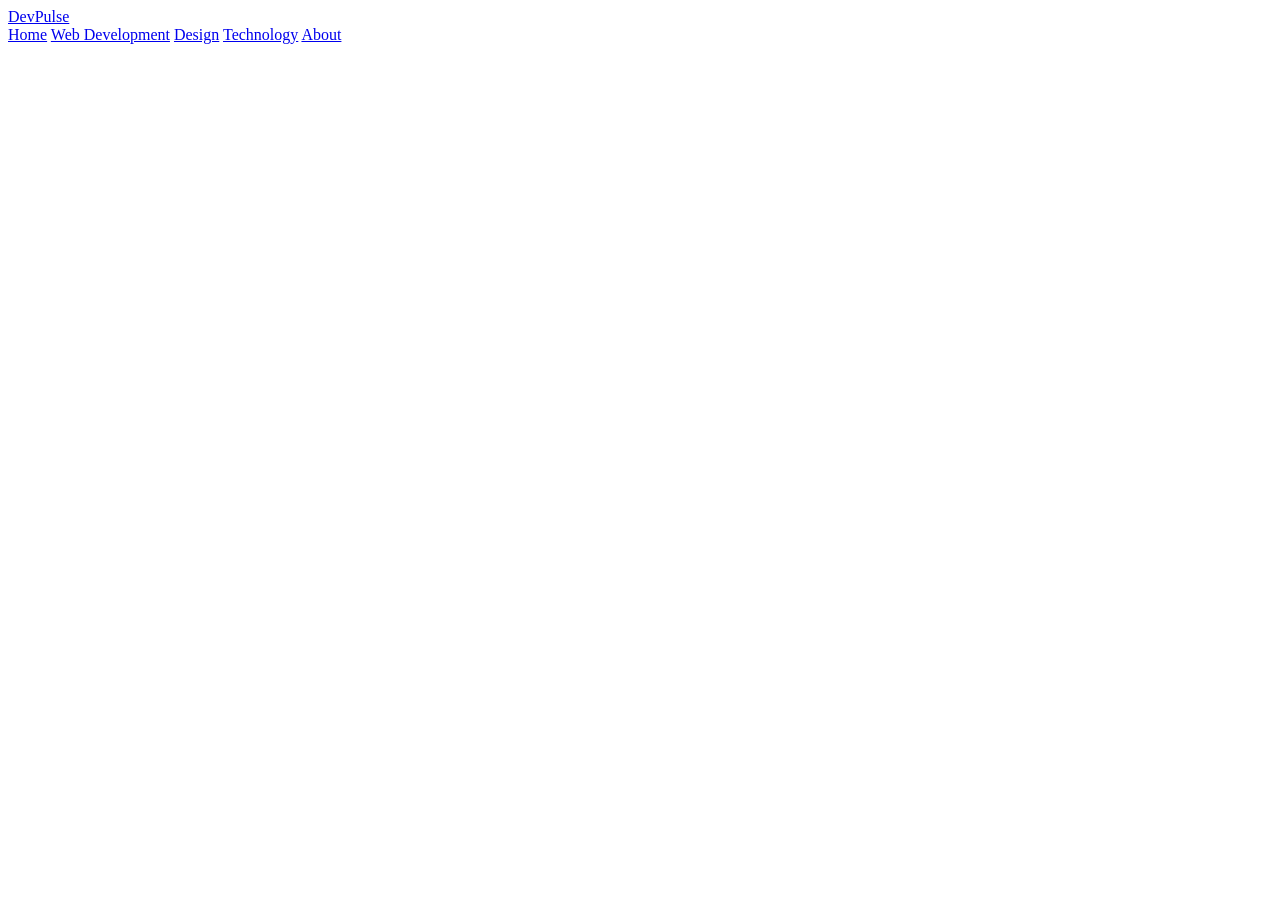
==== index.html @ 7a08fc30 "added the navigation bar" ====
<!DOCTYPE html>
<html lang="en">

<head>
    <meta charset="UTF-8">
    <meta name="viewport" content="width=device-width, initial-scale=1.0">

    <title>DevPulse</title>

    <link rel="preconnect" href="https://fonts.googleapis.com">
    <link rel="preconnect" href="https://fonts.gstatic.com" crossorigin>

    <link href="https://fonts.googleapis.com/css2?family=Inter:wght@400;500;600;700&display=swap" rel="stylesheet">

    <a href="index.html">DevPulse</a>
    <div> <a href="index.html">Home</a>
        <a href="#">Web Development</a>
        <a href="#">Design</a>
        <a href="#">Technology</a>
        <a href="#">About</a>
    </div>
    </nav>

</head>

<body>

    <header>
    </header>

    <main>
    </main>

    <footer>
    </footer>

</body>

</html>
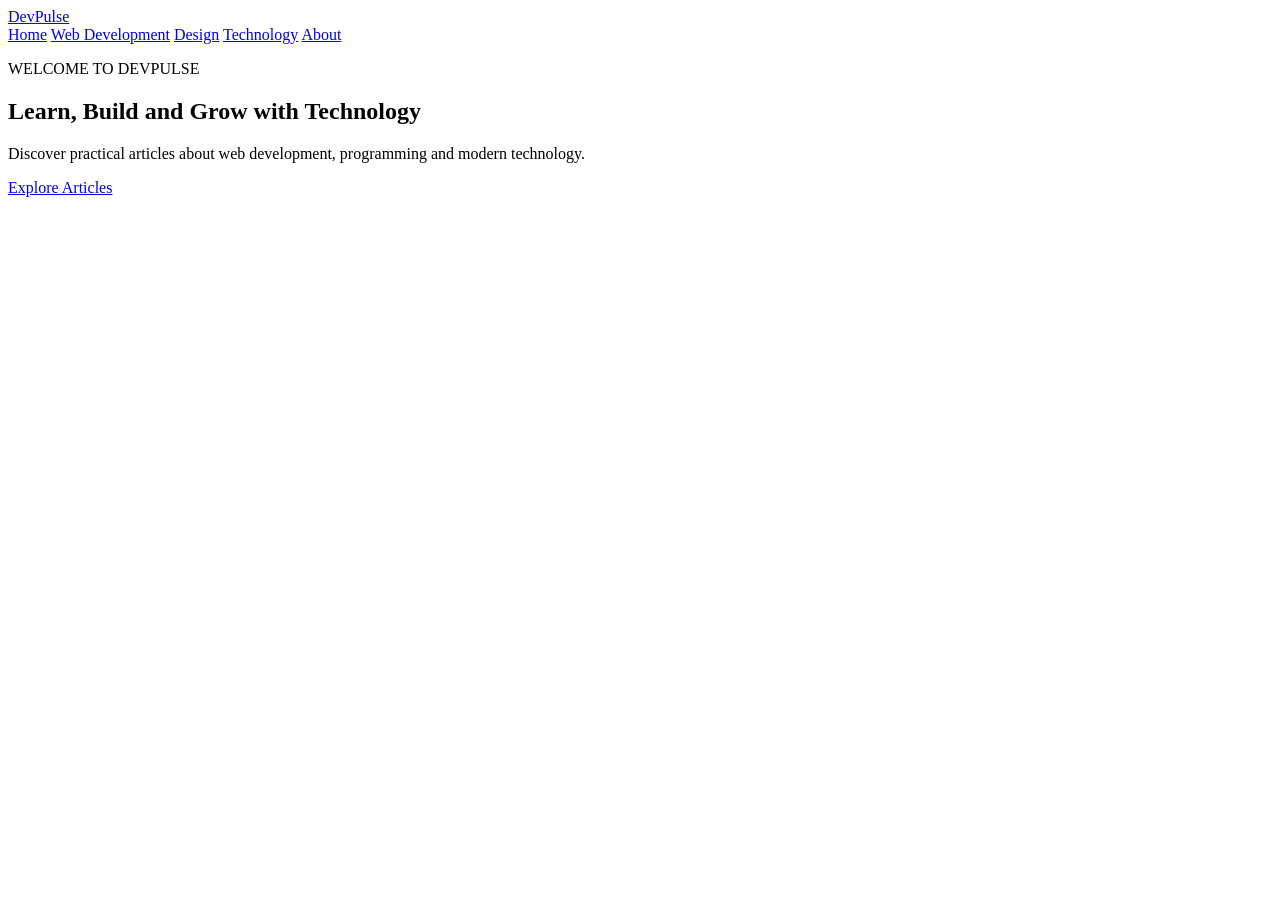
==== commit eeeafd02: "added here banner section" ====
--- a/index.html
+++ b/index.html
@@ -29,6 +29,24 @@
     </header>
 
     <main>
+
+        <main>
+
+            <section class="hero">
+                <div class="hero-content">
+                    <p class="hero-label">WELCOME TO DEVPULSE</p>
+
+                    <h1>Learn, Build and Grow with Technology</h1>
+
+                    <p class="hero-text">
+                        Discover practical articles about web development, programming and modern technology.
+                    </p>
+
+                    <a href="#articles">Explore Articles</a>
+                </div>
+            </section>
+
+        </main>
     </main>
 
     <footer>
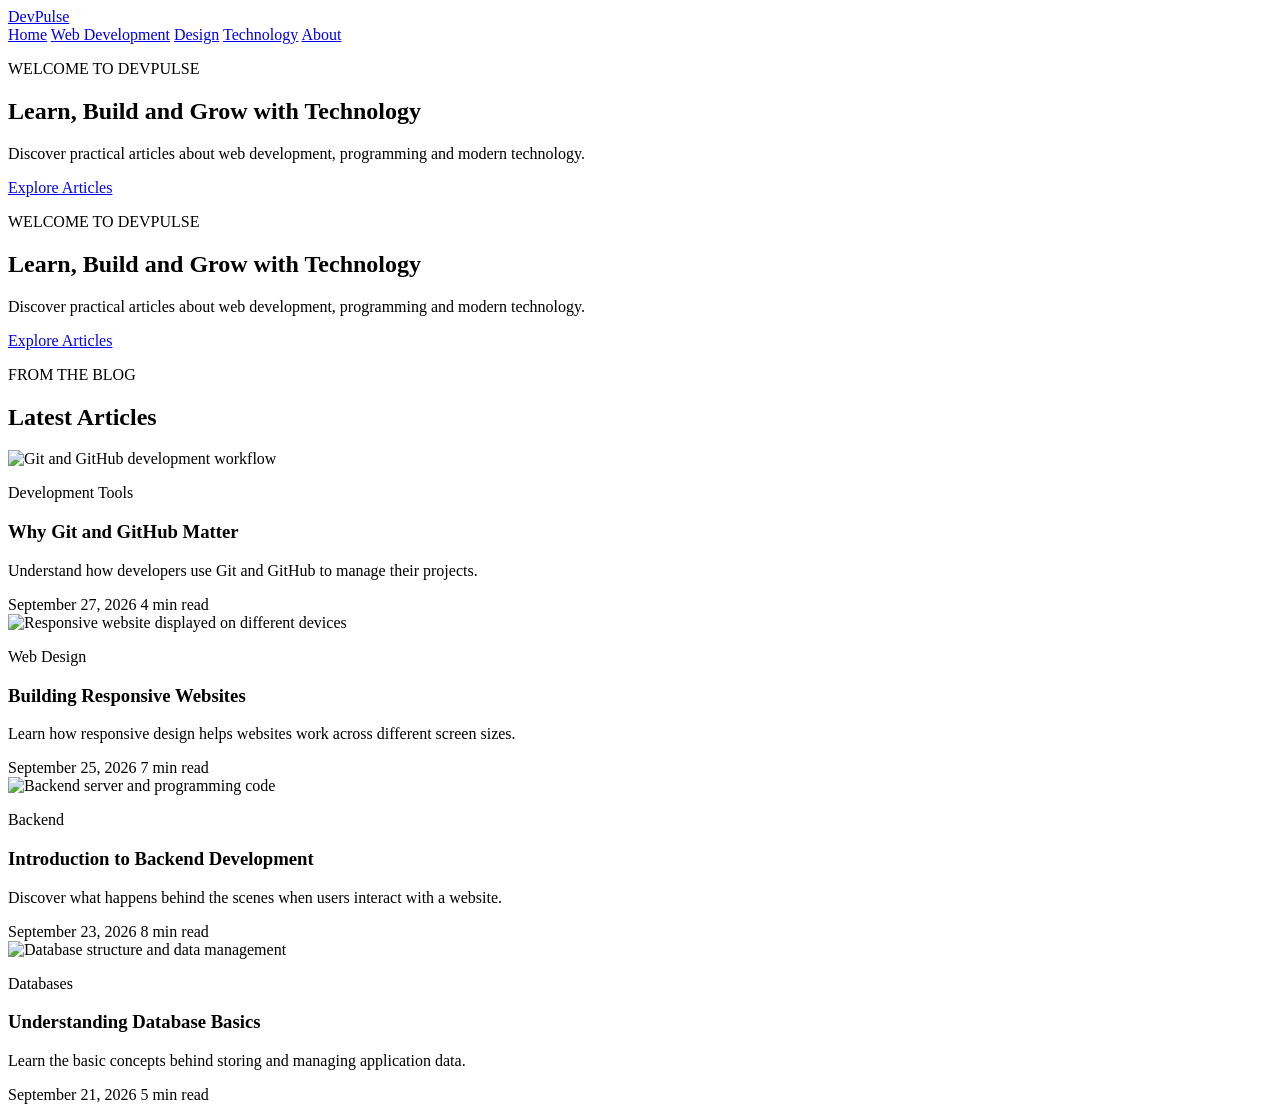
==== commit a48391fa: "added 4 blog post card" ====
--- a/index.html
+++ b/index.html
@@ -44,6 +44,117 @@
 
                     <a href="#articles">Explore Articles</a>
                 </div>
+
+
+            </section>
+
+        </main>
+
+        <main>
+
+            <section class="hero">
+                <div class="hero-content">
+                    <p class="hero-label">WELCOME TO DEVPULSE</p>
+
+                    <h1>Learn, Build and Grow with Technology</h1>
+
+                    <p class="hero-text">
+                        Discover practical articles about web development, programming and modern technology.
+                    </p>
+
+                    <a href="#articles">Explore Articles</a>
+                </div>
+            </section>
+
+
+            <section class="articles" id="articles">
+
+                <div class="section-heading">
+                    <p>FROM THE BLOG</p>
+                    <h2>Latest Articles</h2>
+                </div>
+
+                <article class="article-card">
+                    <img src="images/article-3.jpg" alt="Git and GitHub development workflow">
+
+                    <div class="article-content">
+                        <p class="article-category">Development Tools</p>
+
+                        <h3>Why Git and GitHub Matter</h3>
+
+                        <p>
+                            Understand how developers use Git and GitHub to manage their projects.
+                        </p>
+
+                        <div class="article-meta">
+                            <span>September 27, 2026</span>
+                            <span>4 min read</span>
+                        </div>
+                    </div>
+                </article>
+
+
+                <article class="article-card">
+                    <img src="images/article-4.jpg" alt="Responsive website displayed on different devices">
+
+                    <div class="article-content">
+                        <p class="article-category">Web Design</p>
+
+                        <h3>Building Responsive Websites</h3>
+
+                        <p>
+                            Learn how responsive design helps websites work across different screen sizes.
+                        </p>
+
+                        <div class="article-meta">
+                            <span>September 25, 2026</span>
+                            <span>7 min read</span>
+                        </div>
+                    </div>
+                </article>
+
+
+                <article class="article-card">
+                    <img src="images/article-5.jpg" alt="Backend server and programming code">
+
+                    <div class="article-content">
+                        <p class="article-category">Backend</p>
+
+                        <h3>Introduction to Backend Development</h3>
+
+                        <p>
+                            Discover what happens behind the scenes when users interact with a website.
+                        </p>
+
+                        <div class="article-meta">
+                            <span>September 23, 2026</span>
+                            <span>8 min read</span>
+                        </div>
+                    </div>
+                </article>
+
+
+                <article class="article-card">
+                    <img src="images/article-6.jpg" alt="Database structure and data management">
+
+                    <div class="article-content">
+                        <p class="article-category">Databases</p>
+
+                        <h3>Understanding Database Basics</h3>
+
+                        <p>
+                            Learn the basic concepts behind storing and managing application data.
+                        </p>
+
+                        <div class="article-meta">
+                            <span>September 21, 2026</span>
+                            <span>5 min read</span>
+                        </div>
+                    </div>
+                </article>
+
+                </div>
+
             </section>
 
         </main>
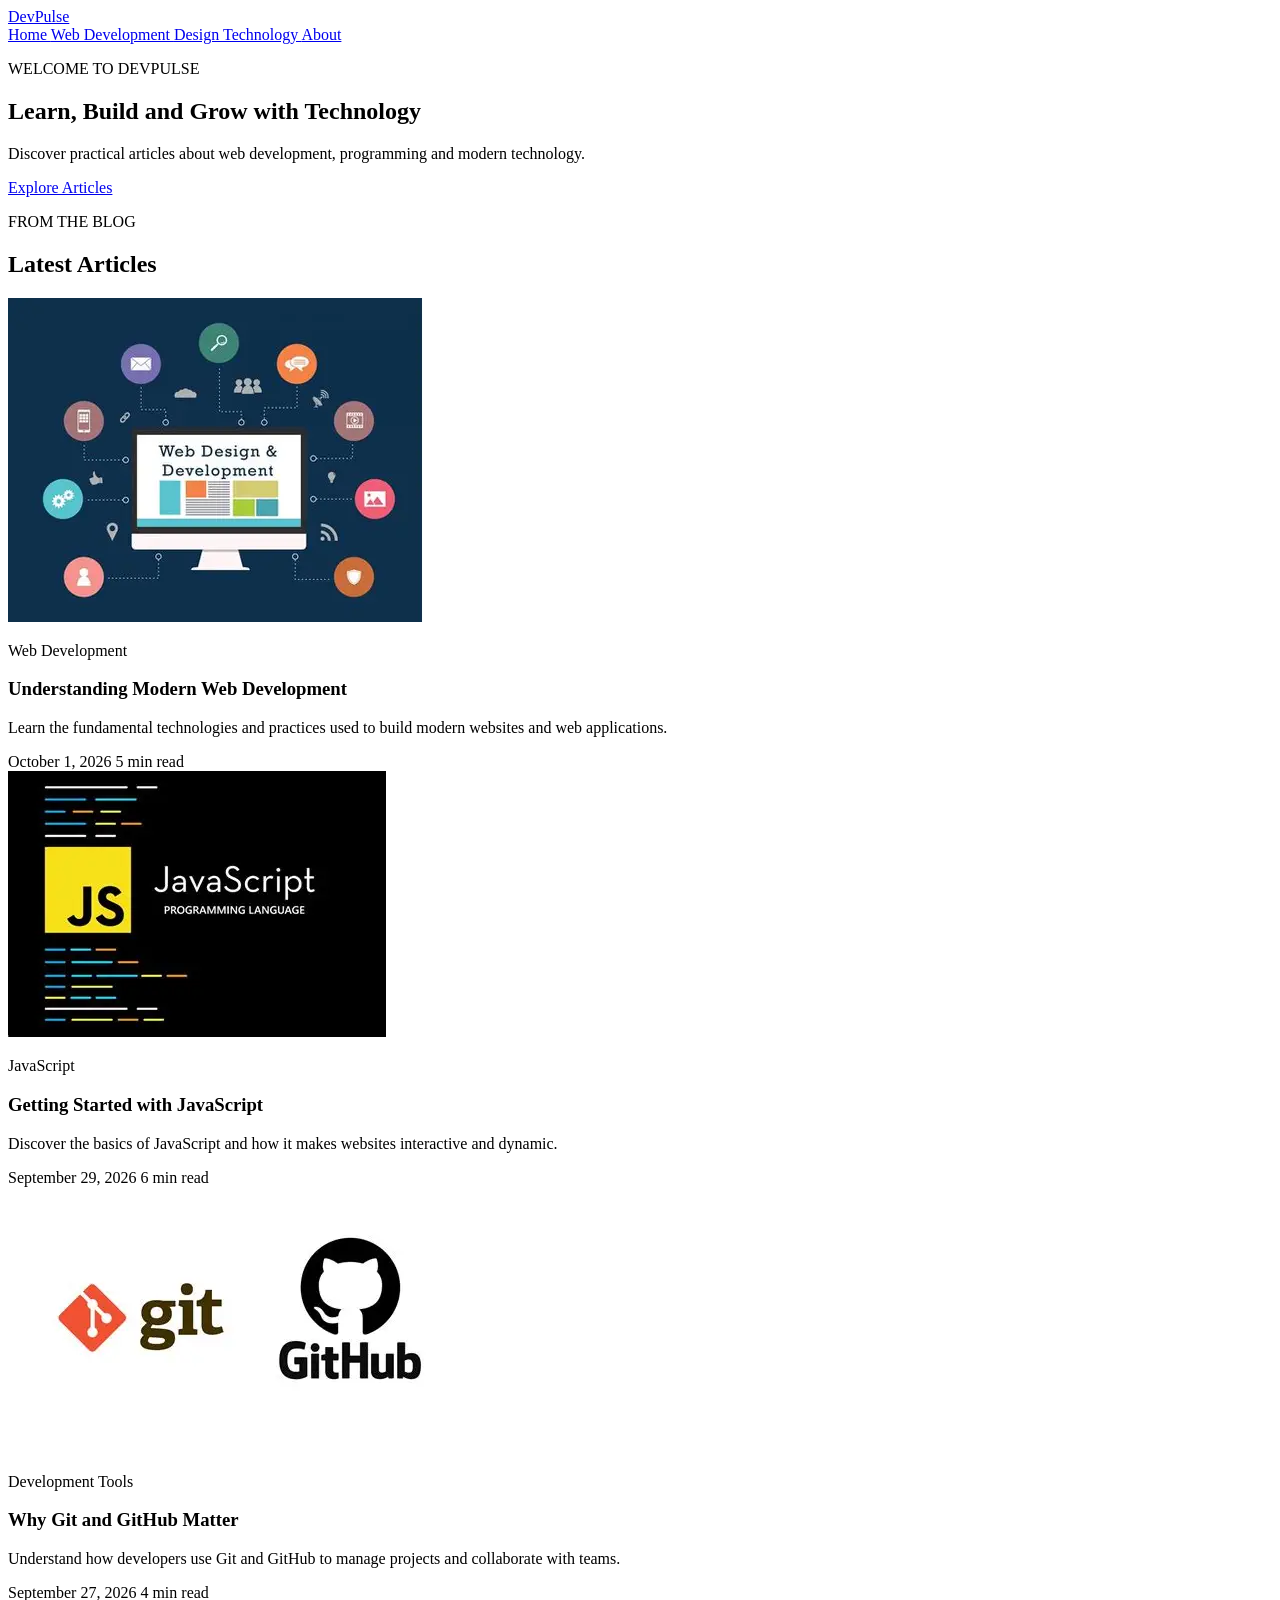
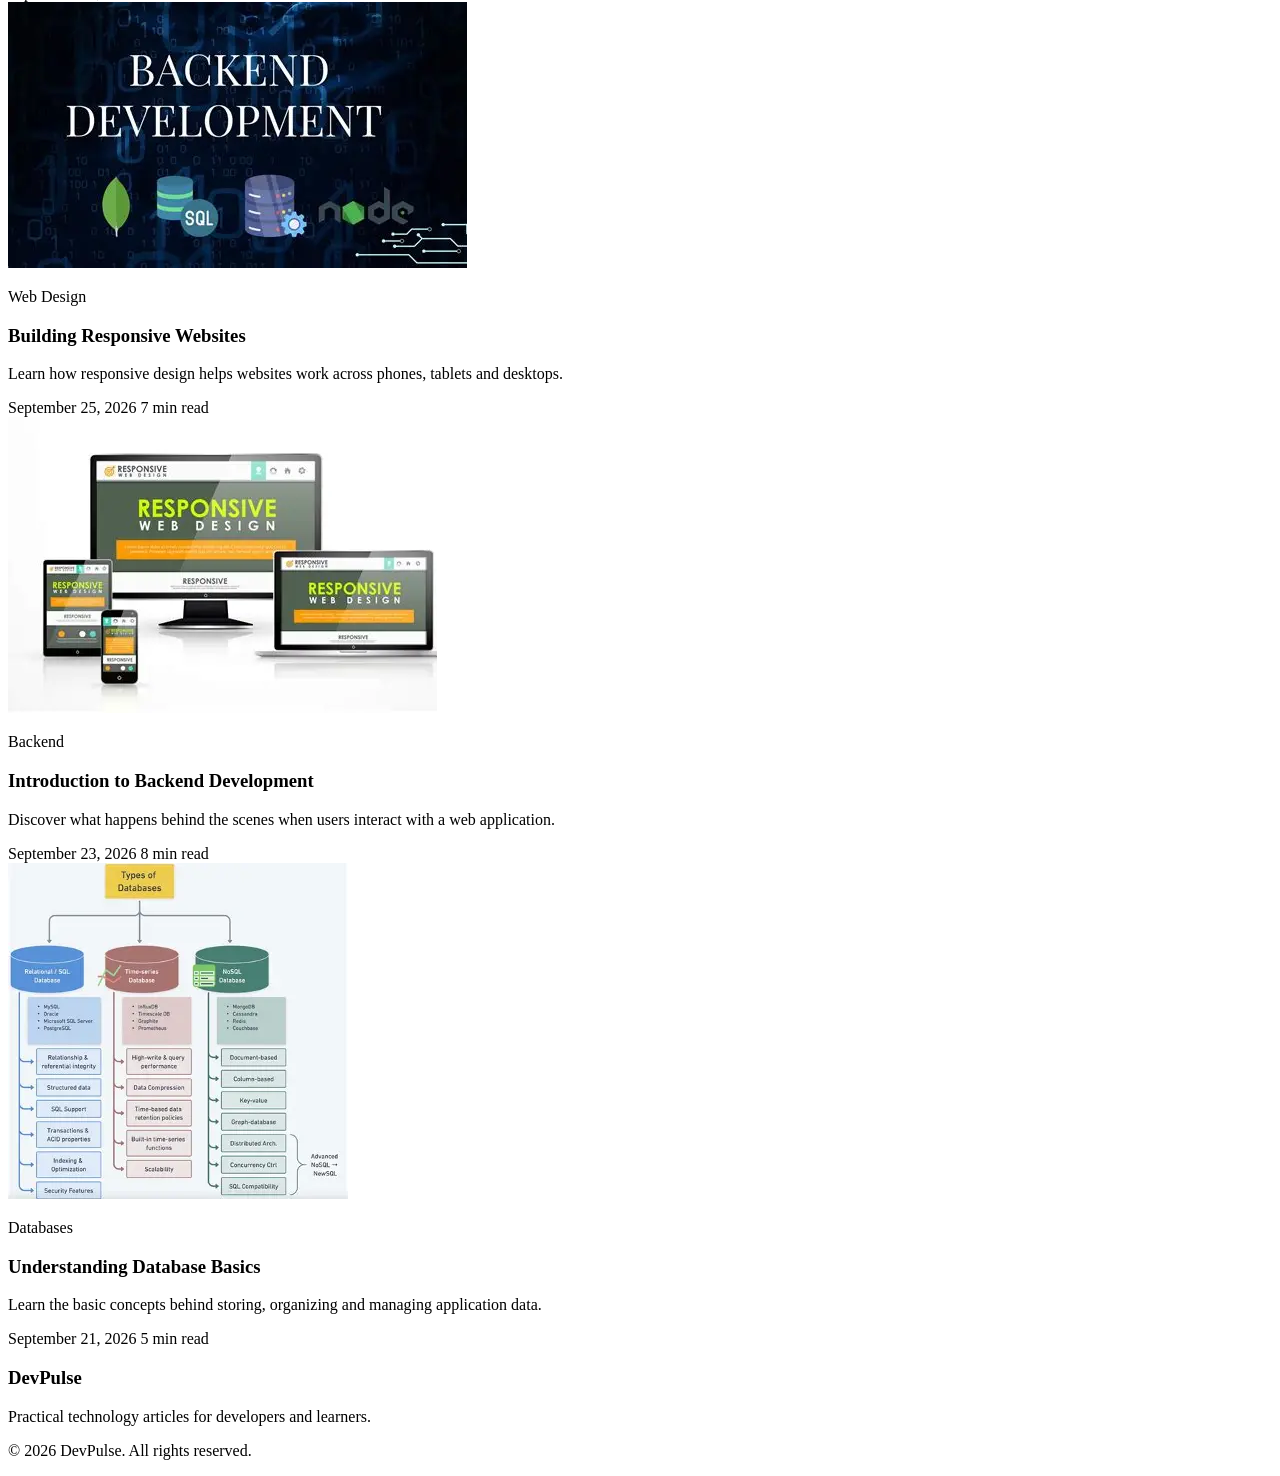
==== commit bd7c6e6d: "added footer" ====
--- a/index.html
+++ b/index.html
@@ -5,164 +5,400 @@
     <meta charset="UTF-8">
     <meta name="viewport" content="width=device-width, initial-scale=1.0">
 
-    <title>DevPulse</title>
-
+    <title>DevPulse | Technology Blog</title>
+
+    <!-- Google Fonts -->
     <link rel="preconnect" href="https://fonts.googleapis.com">
     <link rel="preconnect" href="https://fonts.gstatic.com" crossorigin>
 
     <link href="https://fonts.googleapis.com/css2?family=Inter:wght@400;500;600;700&display=swap" rel="stylesheet">
 
-    <a href="index.html">DevPulse</a>
-    <div> <a href="index.html">Home</a>
-        <a href="#">Web Development</a>
-        <a href="#">Design</a>
-        <a href="#">Technology</a>
-        <a href="#">About</a>
-    </div>
-    </nav>
-
+    <!-- CSS -->
+    <link rel="stylesheet" href="./style.css">
 </head>
 
 <body>
 
-    <header>
+    <!-- =========================
+         HEADER / NAVIGATION
+    ========================== -->
+
+    <header class="site-header">
+
+        <nav class="navbar">
+
+            <a href="index.html" class="logo">
+                DevPulse
+            </a>
+
+            <div class="nav-links">
+
+                <a href="index.html" class="active">
+                    Home
+                </a>
+
+                <a href="#">
+                    Web Development
+                </a>
+
+                <a href="#">
+                    Design
+                </a>
+
+                <a href="#">
+                    Technology
+                </a>
+
+                <a href="#">
+                    About
+                </a>
+
+            </div>
+
+        </nav>
+
     </header>
 
+
+    <!-- =========================
+         MAIN CONTENT
+    ========================== -->
+
     <main>
 
-        <main>
-
-            <section class="hero">
-                <div class="hero-content">
-                    <p class="hero-label">WELCOME TO DEVPULSE</p>
-
-                    <h1>Learn, Build and Grow with Technology</h1>
-
-                    <p class="hero-text">
-                        Discover practical articles about web development, programming and modern technology.
-                    </p>
-
-                    <a href="#articles">Explore Articles</a>
-                </div>
-
-
-            </section>
-
-        </main>
-
-        <main>
-
-            <section class="hero">
-                <div class="hero-content">
-                    <p class="hero-label">WELCOME TO DEVPULSE</p>
-
-                    <h1>Learn, Build and Grow with Technology</h1>
-
-                    <p class="hero-text">
-                        Discover practical articles about web development, programming and modern technology.
-                    </p>
-
-                    <a href="#articles">Explore Articles</a>
-                </div>
-            </section>
-
-
-            <section class="articles" id="articles">
-
-                <div class="section-heading">
-                    <p>FROM THE BLOG</p>
-                    <h2>Latest Articles</h2>
-                </div>
-
-                <article class="article-card">
-                    <img src="images/article-3.jpg" alt="Git and GitHub development workflow">
-
-                    <div class="article-content">
-                        <p class="article-category">Development Tools</p>
-
-                        <h3>Why Git and GitHub Matter</h3>
-
-                        <p>
-                            Understand how developers use Git and GitHub to manage their projects.
-                        </p>
-
-                        <div class="article-meta">
-                            <span>September 27, 2026</span>
-                            <span>4 min read</span>
-                        </div>
-                    </div>
-                </article>
-
-
-                <article class="article-card">
-                    <img src="images/article-4.jpg" alt="Responsive website displayed on different devices">
-
-                    <div class="article-content">
-                        <p class="article-category">Web Design</p>
-
-                        <h3>Building Responsive Websites</h3>
-
-                        <p>
-                            Learn how responsive design helps websites work across different screen sizes.
-                        </p>
-
-                        <div class="article-meta">
-                            <span>September 25, 2026</span>
-                            <span>7 min read</span>
-                        </div>
-                    </div>
-                </article>
-
-
-                <article class="article-card">
-                    <img src="images/article-5.jpg" alt="Backend server and programming code">
-
-                    <div class="article-content">
-                        <p class="article-category">Backend</p>
-
-                        <h3>Introduction to Backend Development</h3>
-
-                        <p>
-                            Discover what happens behind the scenes when users interact with a website.
-                        </p>
-
-                        <div class="article-meta">
-                            <span>September 23, 2026</span>
-                            <span>8 min read</span>
-                        </div>
-                    </div>
-                </article>
-
-
-                <article class="article-card">
-                    <img src="images/article-6.jpg" alt="Database structure and data management">
-
-                    <div class="article-content">
-                        <p class="article-category">Databases</p>
-
-                        <h3>Understanding Database Basics</h3>
-
-                        <p>
-                            Learn the basic concepts behind storing and managing application data.
-                        </p>
-
-                        <div class="article-meta">
-                            <span>September 21, 2026</span>
-                            <span>5 min read</span>
-                        </div>
-                    </div>
-                </article>
-
-                </div>
-
-            </section>
-
-        </main>
+        <!-- =========================
+             HERO SECTION
+        ========================== -->
+
+        <section class="hero">
+
+            <div class="hero-content">
+
+                <p class="hero-label">
+                    WELCOME TO DEVPULSE
+                </p>
+
+                <h1>
+                    Learn, Build and Grow with Technology
+                </h1>
+
+                <p class="hero-text">
+                    Discover practical articles about web development, programming and modern technology.
+                </p>
+
+                <a href="#articles" class="hero-button">
+                    Explore Articles
+                </a>
+
+            </div>
+
+        </section>
+
+
+        <!-- =========================
+             ARTICLES SECTION
+        ========================== -->
+
+        <section class="articles" id="articles">
+
+            <div class="section-heading">
+
+                <p>
+                    FROM THE BLOG
+                </p>
+
+                <h2>
+                    Latest Articles
+                </h2>
+
+                <div class="heading-line"></div>
+
+            </div>
+
+
+            <!-- ARTICLE GRID -->
+
+            <div class="article-grid">
+
+
+                <!-- ARTICLE 1 -->
+
+                <article class="article-card">
+
+                    <div class="article-image">
+
+                        <img src="images/article-1.jpg" alt="Modern web development workspace">
+
+                    </div>
+
+                    <div class="article-content">
+
+                        <p class="article-category">
+                            Web Development
+                        </p>
+
+                        <h3>
+                            Understanding Modern Web Development
+                        </h3>
+
+                        <p class="article-description">
+                            Learn the fundamental technologies and practices used to build modern websites and web applications.
+                        </p>
+
+                        <div class="article-meta">
+
+                            <span>
+                                October 1, 2026
+                            </span>
+
+                            <span>
+                                5 min read
+                            </span>
+
+                        </div>
+
+                    </div>
+
+                </article>
+
+
+                <!-- ARTICLE 2 -->
+
+                <article class="article-card">
+
+                    <div class="article-image">
+
+                        <img src="images/article-2.jpg" alt="JavaScript programming code">
+
+                    </div>
+
+                    <div class="article-content">
+
+                        <p class="article-category">
+                            JavaScript
+                        </p>
+
+                        <h3>
+                            Getting Started with JavaScript
+                        </h3>
+
+                        <p class="article-description">
+                            Discover the basics of JavaScript and how it makes websites interactive and dynamic.
+                        </p>
+
+                        <div class="article-meta">
+
+                            <span>
+                                September 29, 2026
+                            </span>
+
+                            <span>
+                                6 min read
+                            </span>
+
+                        </div>
+
+                    </div>
+
+                </article>
+
+
+                <!-- ARTICLE 3 -->
+
+                <article class="article-card">
+
+                    <div class="article-image">
+
+                        <img src="images/article-3.jpg" alt="Git and GitHub development workflow">
+
+                    </div>
+
+                    <div class="article-content">
+
+                        <p class="article-category">
+                            Development Tools
+                        </p>
+
+                        <h3>
+                            Why Git and GitHub Matter
+                        </h3>
+
+                        <p class="article-description">
+                            Understand how developers use Git and GitHub to manage projects and collaborate with teams.
+                        </p>
+
+                        <div class="article-meta">
+
+                            <span>
+                                September 27, 2026
+                            </span>
+
+                            <span>
+                                4 min read
+                            </span>
+
+                        </div>
+
+                    </div>
+
+                </article>
+
+
+                <!-- ARTICLE 4 -->
+
+                <article class="article-card">
+
+                    <div class="article-image">
+
+                        <img src="images/article-4.jpg" alt="Responsive website displayed on different devices">
+
+                    </div>
+
+                    <div class="article-content">
+
+                        <p class="article-category">
+                            Web Design
+                        </p>
+
+                        <h3>
+                            Building Responsive Websites
+                        </h3>
+
+                        <p class="article-description">
+                            Learn how responsive design helps websites work across phones, tablets and desktops.
+                        </p>
+
+                        <div class="article-meta">
+
+                            <span>
+                                September 25, 2026
+                            </span>
+
+                            <span>
+                                7 min read
+                            </span>
+
+                        </div>
+
+                    </div>
+
+                </article>
+
+
+                <!-- ARTICLE 5 -->
+
+                <article class="article-card">
+
+                    <div class="article-image">
+
+                        <img src="images/article-5.jpg" alt="Backend server and programming code">
+
+                    </div>
+
+                    <div class="article-content">
+
+                        <p class="article-category">
+                            Backend
+                        </p>
+
+                        <h3>
+                            Introduction to Backend Development
+                        </h3>
+
+                        <p class="article-description">
+                            Discover what happens behind the scenes when users interact with a web application.
+                        </p>
+
+                        <div class="article-meta">
+
+                            <span>
+                                September 23, 2026
+                            </span>
+
+                            <span>
+                                8 min read
+                            </span>
+
+                        </div>
+
+                    </div>
+
+                </article>
+
+
+                <!-- ARTICLE 6 -->
+
+                <article class="article-card">
+
+                    <div class="article-image">
+
+                        <img src="images/article-6.jpg" alt="Database structure and data management">
+
+                    </div>
+
+                    <div class="article-content">
+
+                        <p class="article-category">
+                            Databases
+                        </p>
+
+                        <h3>
+                            Understanding Database Basics
+                        </h3>
+
+                        <p class="article-description">
+                            Learn the basic concepts behind storing, organizing and managing application data.
+                        </p>
+
+                        <div class="article-meta">
+
+                            <span>
+                                September 21, 2026
+                            </span>
+
+                            <span>
+                                5 min read
+                            </span>
+
+                        </div>
+
+                    </div>
+
+                </article>
+
+
+            </div>
+
+        </section>
+
     </main>
 
-    <footer>
+
+    <!-- =========================
+         FOOTER
+    ========================== -->
+
+    <footer class="site-footer">
+
+        <div class="footer-content">
+
+            <h3>
+                DevPulse
+            </h3>
+
+            <p>
+                Practical technology articles for developers and learners.
+            </p>
+
+            <p class="copyright">
+                © 2026 DevPulse. All rights reserved.
+            </p>
+
+        </div>
+
     </footer>
 
+
 </body>
 
 </html>
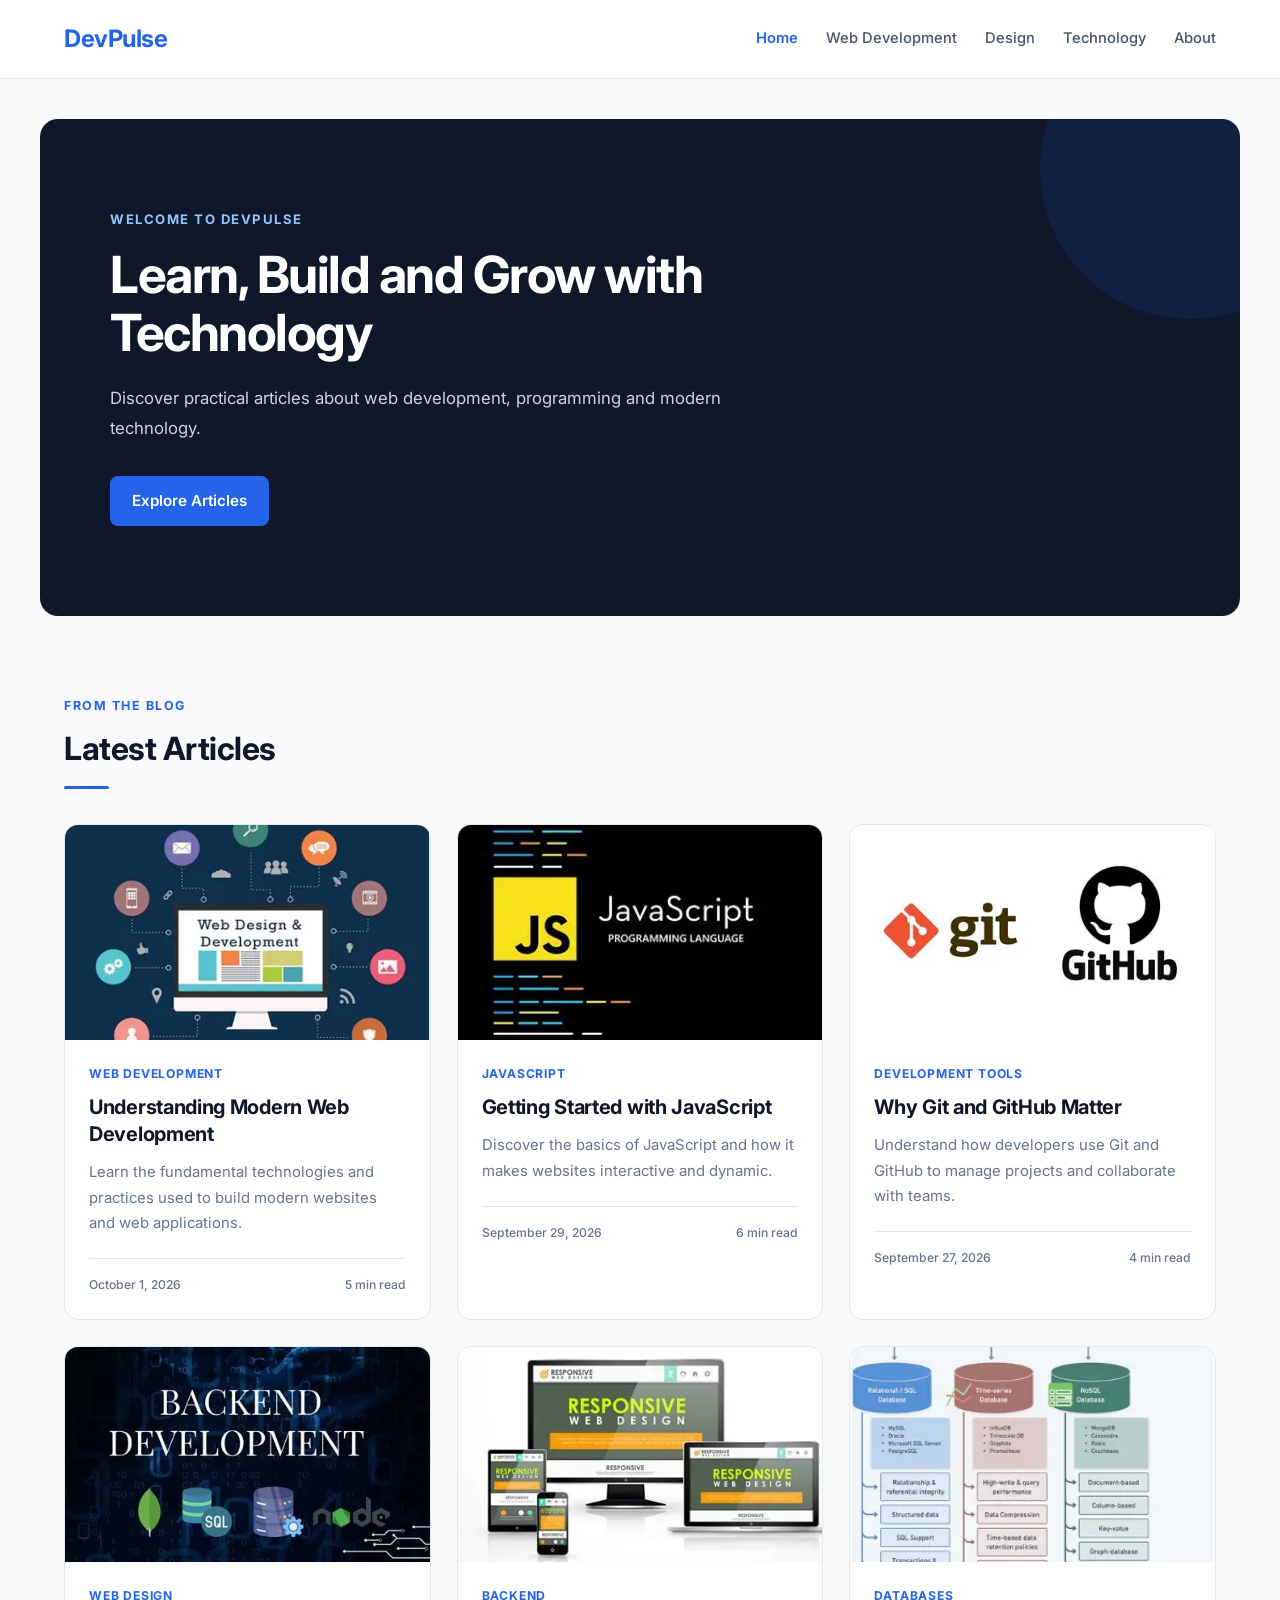
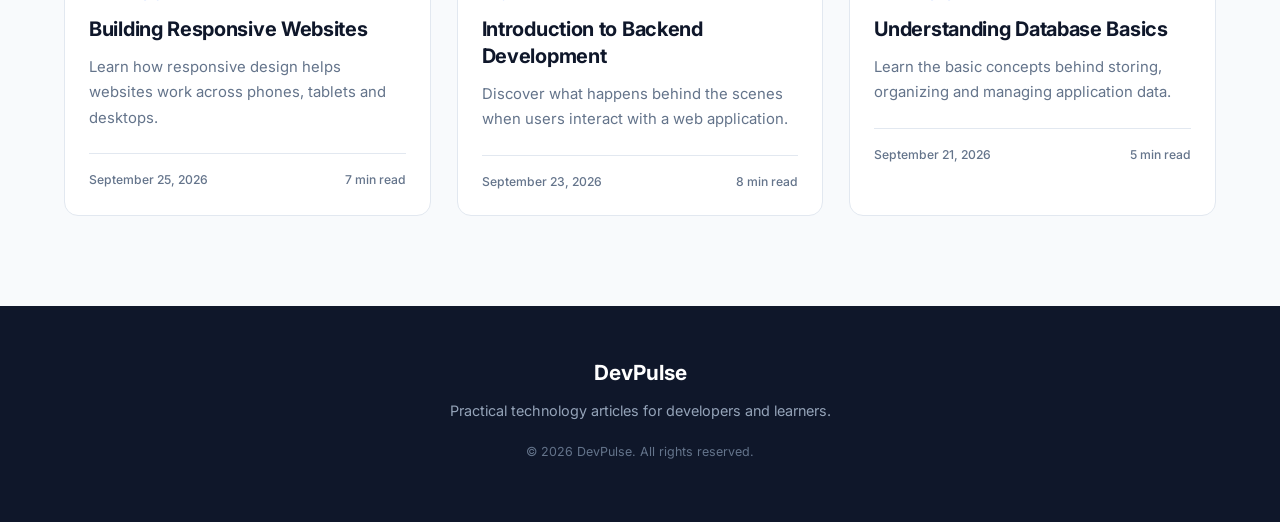
==== commit 4b8118b6: "added web-development.html file" ====
--- a/index.html
+++ b/index.html
@@ -33,25 +33,15 @@
 
             <div class="nav-links">
 
-                <a href="index.html" class="active">
-                    Home
-                </a>
-
-                <a href="#">
-                    Web Development
-                </a>
-
-                <a href="#">
-                    Design
-                </a>
-
-                <a href="#">
-                    Technology
-                </a>
-
-                <a href="#">
-                    About
-                </a>
+                <a href="index.html" class="active">Home</a>
+
+                <a href="web-development.html">Web Development</a>
+
+                <a href="design.html">Design</a>
+
+                <a href="technology.html">Technology</a>
+
+                <a href="about.html">About</a>
 
             </div>
 
--- a/style.css
+++ b/style.css
@@ -0,0 +1,392 @@
+* {
+    margin: 0;
+    padding: 0;
+    box-sizing: border-box;
+}
+
+html {
+    scroll-behavior: smooth;
+}
+
+body {
+    font-family: "Inter", sans-serif;
+    background-color: #f8fafc;
+    color: #0f172a;
+    line-height: 1.6;
+}
+
+a {
+    text-decoration: none;
+}
+
+img {
+    display: block;
+    width: 100%;
+}
+
+.site-header {
+    width: 100%;
+    background-color: #ffffff;
+    border-bottom: 1px solid #e2e8f0;
+    position: sticky;
+    top: 0;
+    z-index: 1000;
+}
+
+.navbar {
+    max-width: 1200px;
+    margin: 0 auto;
+    padding: 20px 24px;
+    display: flex;
+    justify-content: space-between;
+    align-items: center;
+}
+
+.logo {
+    color: #2563eb;
+    font-size: 1.5rem;
+    font-weight: 700;
+    letter-spacing: -0.5px;
+    transition: color 0.3s ease;
+}
+
+.logo:hover {
+    color: #1d4ed8;
+}
+
+.nav-links {
+    display: flex;
+    align-items: center;
+    gap: 28px;
+}
+
+.nav-links a {
+    color: #475569;
+    font-size: 0.92rem;
+    font-weight: 500;
+    transition: color 0.3s ease, background-color 0.3s ease;
+}
+
+.nav-links a:hover {
+    color: #2563eb;
+}
+
+.nav-links a.active {
+    color: #2563eb;
+    font-weight: 600;
+}
+
+.hero {
+    max-width: 1200px;
+    margin: 40px auto 0;
+    padding: 90px 70px;
+    background-color: #0f172a;
+    color: #ffffff;
+    border-radius: 18px;
+    overflow: hidden;
+    position: relative;
+}
+
+.hero::after {
+    content: "";
+    position: absolute;
+    width: 300px;
+    height: 300px;
+    right: -100px;
+    top: -100px;
+    background-color: #2563eb;
+    opacity: 0.12;
+    border-radius: 50%;
+}
+
+.hero-content {
+    max-width: 720px;
+    position: relative;
+    z-index: 1;
+}
+
+.hero-label {
+    margin-bottom: 16px;
+    color: #93c5fd;
+    font-size: 0.82rem;
+    font-weight: 700;
+    letter-spacing: 1.5px;
+}
+
+.hero h1 {
+    margin-bottom: 22px;
+    font-size: 3.2rem;
+    font-weight: 700;
+    line-height: 1.12;
+    letter-spacing: -1.5px;
+}
+
+.hero-text {
+    max-width: 650px;
+    margin-bottom: 32px;
+    color: #cbd5e1;
+    font-size: 1.05rem;
+    line-height: 1.8;
+}
+
+.hero-button {
+    display: inline-block;
+    padding: 13px 22px;
+    background-color: #2563eb;
+    color: #ffffff;
+    border-radius: 8px;
+    font-size: 0.95rem;
+    font-weight: 600;
+    transition: background-color 0.3s ease, transform 0.3s ease, box-shadow 0.3s ease;
+}
+
+.hero-button:hover {
+    background-color: #1d4ed8;
+    transform: translateY(-2px);
+    box-shadow: 0 8px 20px rgba(37, 99, 235, 0.3);
+}
+
+.articles {
+    max-width: 1200px;
+    margin: 80px auto;
+    padding: 0 24px;
+}
+
+.section-heading {
+    margin-bottom: 35px;
+}
+
+.section-heading p {
+    margin-bottom: 7px;
+    color: #2563eb;
+    font-size: 0.78rem;
+    font-weight: 700;
+    letter-spacing: 1.5px;
+}
+
+.section-heading h2 {
+    color: #0f172a;
+    font-size: 2rem;
+    font-weight: 700;
+    letter-spacing: -0.5px;
+}
+
+.heading-line {
+    width: 45px;
+    height: 3px;
+    margin-top: 12px;
+    background-color: #2563eb;
+    border-radius: 10px;
+}
+
+.article-grid {
+    display: grid;
+    grid-template-columns: repeat(3, 1fr);
+    gap: 26px;
+}
+
+.article-card {
+    background-color: #ffffff;
+    border: 1px solid #e2e8f0;
+    border-radius: 14px;
+    overflow: hidden;
+    transition: transform 0.3s ease, box-shadow 0.3s ease, border-color 0.3s ease;
+}
+
+.article-card:hover {
+    transform: translateY(-7px);
+    border-color: #cbd5e1;
+    box-shadow: 0 18px 40px rgba(15, 23, 42, 0.10);
+}
+
+.article-image {
+    width: 100%;
+    height: 215px;
+    overflow: hidden;
+}
+
+.article-image img {
+    width: 100%;
+    height: 100%;
+    object-fit: cover;
+    transition: transform 0.4s ease;
+}
+
+.article-card:hover .article-image img {
+    transform: scale(1.04);
+}
+
+.article-content {
+    padding: 24px;
+}
+
+.article-category {
+    margin-bottom: 11px;
+    color: #2563eb;
+    font-size: 0.76rem;
+    font-weight: 700;
+    text-transform: uppercase;
+    letter-spacing: 0.8px;
+}
+
+.article-card h3 {
+    margin-bottom: 12px;
+    color: #0f172a;
+    font-size: 1.25rem;
+    font-weight: 700;
+    line-height: 1.35;
+    letter-spacing: -0.3px;
+}
+
+.article-description {
+    margin-bottom: 22px;
+    color: #64748b;
+    font-size: 0.93rem;
+    line-height: 1.7;
+}
+
+.article-meta {
+    padding-top: 16px;
+    border-top: 1px solid #e2e8f0;
+    display: flex;
+    justify-content: space-between;
+    align-items: center;
+    gap: 15px;
+    color: #64748b;
+    font-size: 0.76rem;
+    font-weight: 500;
+}
+
+.site-footer {
+    margin-top: 90px;
+    padding: 50px 24px;
+    background-color: #0f172a;
+    color: #cbd5e1;
+    text-align: center;
+}
+
+.footer-content {
+    max-width: 700px;
+    margin: 0 auto;
+}
+
+.footer-content h3 {
+    margin-bottom: 10px;
+    color: #ffffff;
+    font-size: 1.3rem;
+}
+
+.footer-content p {
+    margin-bottom: 10px;
+    font-size: 0.9rem;
+    color: #94a3b8;
+}
+
+.footer-content .copyright {
+    margin-top: 20px;
+    font-size: 0.78rem;
+    color: #64748b;
+}
+
+@media (max-width: 950px) {
+    .navbar {
+        padding: 18px 20px;
+    }
+    .nav-links {
+        gap: 18px;
+    }
+    .nav-links a {
+        font-size: 0.85rem;
+    }
+    .hero {
+        margin: 30px 20px 0;
+        padding: 70px 50px;
+    }
+    .hero h1 {
+        font-size: 2.7rem;
+    }
+    .articles {
+        padding: 0 20px;
+    }
+    .article-grid {
+        grid-template-columns: repeat(2, 1fr);
+    }
+}
+
+@media (max-width: 650px) {
+    /* Navbar */
+    .site-header {
+        position: static;
+    }
+    .navbar {
+        flex-direction: column;
+        gap: 18px;
+        padding: 18px 16px;
+    }
+    .nav-links {
+        width: 100%;
+        justify-content: center;
+        flex-wrap: wrap;
+        gap: 10px 16px;
+    }
+    .nav-links a {
+        font-size: 0.82rem;
+    }
+    /* Hero */
+    .hero {
+        margin: 20px 16px 0;
+        padding: 55px 25px;
+        border-radius: 14px;
+    }
+    .hero h1 {
+        font-size: 2.1rem;
+        letter-spacing: -0.8px;
+    }
+    .hero-text {
+        font-size: 0.92rem;
+        line-height: 1.7;
+    }
+    .hero-button {
+        padding: 12px 18px;
+    }
+    /* Articles */
+    .articles {
+        margin: 60px auto;
+        padding: 0 16px;
+    }
+    .section-heading h2 {
+        font-size: 1.7rem;
+    }
+    .article-grid {
+        grid-template-columns: 1fr;
+        gap: 20px;
+    }
+    /* Cards */
+    .article-image {
+        height: 220px;
+    }
+    .article-content {
+        padding: 21px;
+    }
+}
+
+@media (max-width: 400px) {
+    .hero {
+        padding: 45px 20px;
+    }
+    .hero h1 {
+        font-size: 1.8rem;
+    }
+    .hero-label {
+        font-size: 0.72rem;
+    }
+    .article-image {
+        height: 190px;
+    }
+    .article-card h3 {
+        font-size: 1.15rem;
+    }
+    .article-meta {
+        font-size: 0.7rem;
+    }
+}
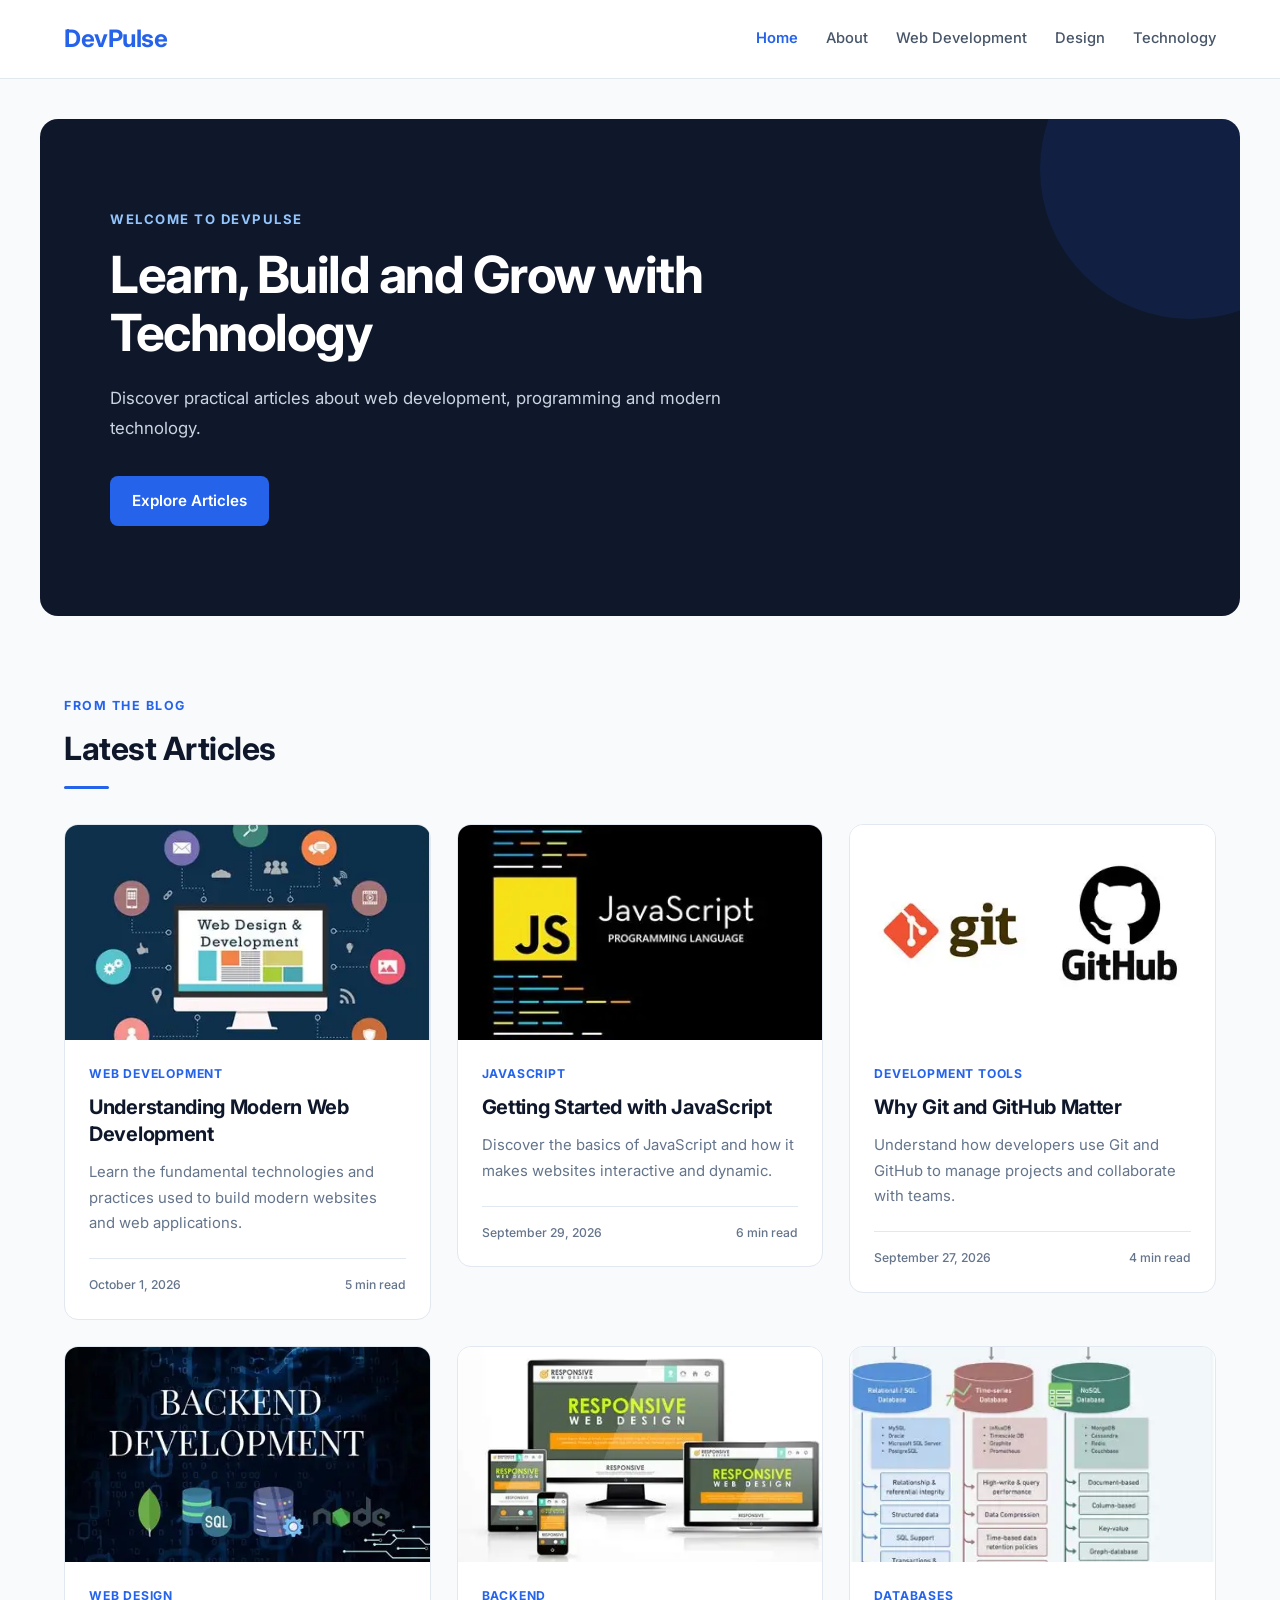
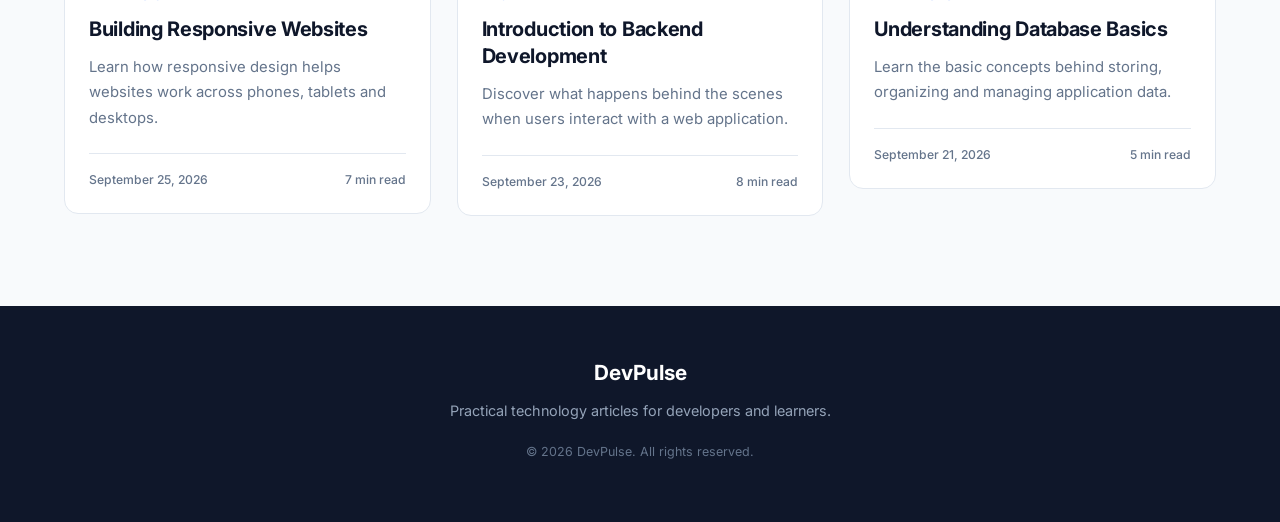
==== commit 40801886: "correct some error comes when we click on articles" ====
--- a/index.html
+++ b/index.html
@@ -7,21 +7,17 @@
 
     <title>DevPulse | Technology Blog</title>
 
-    <!-- Google Fonts -->
     <link rel="preconnect" href="https://fonts.googleapis.com">
     <link rel="preconnect" href="https://fonts.gstatic.com" crossorigin>
 
     <link href="https://fonts.googleapis.com/css2?family=Inter:wght@400;500;600;700&display=swap" rel="stylesheet">
 
-    <!-- CSS -->
+
     <link rel="stylesheet" href="./style.css">
 </head>
 
 <body>
 
-    <!-- =========================
-         HEADER / NAVIGATION
-    ========================== -->
 
     <header class="site-header">
 
@@ -35,13 +31,15 @@
 
                 <a href="index.html" class="active">Home</a>
 
+                <a href="about.html">About</a>
+
                 <a href="web-development.html">Web Development</a>
 
                 <a href="design.html">Design</a>
 
                 <a href="technology.html">Technology</a>
 
-                <a href="about.html">About</a>
+
 
             </div>
 
@@ -50,15 +48,11 @@
     </header>
 
 
-    <!-- =========================
-         MAIN CONTENT
-    ========================== -->
+
 
     <main>
 
-        <!-- =========================
-             HERO SECTION
-        ========================== -->
+
 
         <section class="hero">
 
@@ -85,9 +79,7 @@
         </section>
 
 
-        <!-- =========================
-             ARTICLES SECTION
-        ========================== -->
+
 
         <section class="articles" id="articles">
 
@@ -106,255 +98,278 @@
             </div>
 
 
-            <!-- ARTICLE GRID -->
+
 
             <div class="article-grid">
 
 
-                <!-- ARTICLE 1 -->
-
-                <article class="article-card">
-
-                    <div class="article-image">
-
-                        <img src="images/article-1.jpg" alt="Modern web development workspace">
-
-                    </div>
-
-                    <div class="article-content">
-
-                        <p class="article-category">
-                            Web Development
-                        </p>
-
-                        <h3>
-                            Understanding Modern Web Development
-                        </h3>
-
-                        <p class="article-description">
-                            Learn the fundamental technologies and practices used to build modern websites and web applications.
-                        </p>
-
-                        <div class="article-meta">
-
-                            <span>
-                                October 1, 2026
-                            </span>
-
-                            <span>
-                                5 min read
-                            </span>
-
-                        </div>
-
-                    </div>
-
-                </article>
-
-
-                <!-- ARTICLE 2 -->
-
-                <article class="article-card">
-
-                    <div class="article-image">
-
-                        <img src="images/article-2.jpg" alt="JavaScript programming code">
-
-                    </div>
-
-                    <div class="article-content">
-
-                        <p class="article-category">
-                            JavaScript
-                        </p>
-
-                        <h3>
-                            Getting Started with JavaScript
-                        </h3>
-
-                        <p class="article-description">
-                            Discover the basics of JavaScript and how it makes websites interactive and dynamic.
-                        </p>
-
-                        <div class="article-meta">
-
-                            <span>
-                                September 29, 2026
-                            </span>
-
-                            <span>
-                                6 min read
-                            </span>
-
-                        </div>
-
-                    </div>
-
-                </article>
-
-
-                <!-- ARTICLE 3 -->
-
-                <article class="article-card">
-
-                    <div class="article-image">
-
-                        <img src="images/article-3.jpg" alt="Git and GitHub development workflow">
-
-                    </div>
-
-                    <div class="article-content">
-
-                        <p class="article-category">
-                            Development Tools
-                        </p>
-
-                        <h3>
-                            Why Git and GitHub Matter
-                        </h3>
-
-                        <p class="article-description">
-                            Understand how developers use Git and GitHub to manage projects and collaborate with teams.
-                        </p>
-
-                        <div class="article-meta">
-
-                            <span>
-                                September 27, 2026
-                            </span>
-
-                            <span>
-                                4 min read
-                            </span>
-
-                        </div>
-
-                    </div>
-
-                </article>
-
-
-                <!-- ARTICLE 4 -->
-
-                <article class="article-card">
-
-                    <div class="article-image">
-
-                        <img src="images/article-4.jpg" alt="Responsive website displayed on different devices">
-
-                    </div>
-
-                    <div class="article-content">
-
-                        <p class="article-category">
-                            Web Design
-                        </p>
-
-                        <h3>
-                            Building Responsive Websites
-                        </h3>
-
-                        <p class="article-description">
-                            Learn how responsive design helps websites work across phones, tablets and desktops.
-                        </p>
-
-                        <div class="article-meta">
-
-                            <span>
-                                September 25, 2026
-                            </span>
-
-                            <span>
-                                7 min read
-                            </span>
-
-                        </div>
-
-                    </div>
-
-                </article>
-
-
-                <!-- ARTICLE 5 -->
-
-                <article class="article-card">
-
-                    <div class="article-image">
-
-                        <img src="images/article-5.jpg" alt="Backend server and programming code">
-
-                    </div>
-
-                    <div class="article-content">
-
-                        <p class="article-category">
-                            Backend
-                        </p>
-
-                        <h3>
-                            Introduction to Backend Development
-                        </h3>
-
-                        <p class="article-description">
-                            Discover what happens behind the scenes when users interact with a web application.
-                        </p>
-
-                        <div class="article-meta">
-
-                            <span>
-                                September 23, 2026
-                            </span>
-
-                            <span>
-                                8 min read
-                            </span>
-
-                        </div>
-
-                    </div>
-
-                </article>
-
-
-                <!-- ARTICLE 6 -->
-
-                <article class="article-card">
-
-                    <div class="article-image">
-
-                        <img src="images/article-6.jpg" alt="Database structure and data management">
-
-                    </div>
-
-                    <div class="article-content">
-
-                        <p class="article-category">
-                            Databases
-                        </p>
-
-                        <h3>
-                            Understanding Database Basics
-                        </h3>
-
-                        <p class="article-description">
-                            Learn the basic concepts behind storing, organizing and managing application data.
-                        </p>
-
-                        <div class="article-meta">
-
-                            <span>
-                                September 21, 2026
-                            </span>
-
-                            <span>
-                                5 min read
-                            </span>
-
-                        </div>
-
-                    </div>
-
-                </article>
+
+
+                <a href="article.html?article=1" class="article-card-link">
+
+                    <article class="article-card">
+
+                        <div class="article-image">
+
+                            <img src="images/article-1.jpg" alt="Modern web development workspace">
+
+                        </div>
+
+                        <div class="article-content">
+
+                            <p class="article-category">
+                                Web Development
+                            </p>
+
+                            <h3>
+                                Understanding Modern Web Development
+                            </h3>
+
+                            <p class="article-description">
+                                Learn the fundamental technologies and practices used to build modern websites and web applications.
+                            </p>
+
+                            <div class="article-meta">
+
+                                <span>
+                                    October 1, 2026
+                                </span>
+
+                                <span>
+                                    5 min read
+                                </span>
+
+                            </div>
+
+                        </div>
+
+                    </article>
+
+                </a>
+
+
+
+
+                <a href="article.html?article=2" class="article-card-link">
+
+                    <article class="article-card">
+
+                        <div class="article-image">
+
+                            <img src="images/article-2.jpg" alt="JavaScript programming code">
+
+                        </div>
+
+                        <div class="article-content">
+
+                            <p class="article-category">
+                                JavaScript
+                            </p>
+
+                            <h3>
+                                Getting Started with JavaScript
+                            </h3>
+
+                            <p class="article-description">
+                                Discover the basics of JavaScript and how it makes websites interactive and dynamic.
+                            </p>
+
+                            <div class="article-meta">
+
+                                <span>
+                                    September 29, 2026
+                                </span>
+
+                                <span>
+                                    6 min read
+                                </span>
+
+                            </div>
+
+                        </div>
+
+                    </article>
+
+                </a>
+
+
+
+
+                <a href="article.html?article=3" class="article-card-link">
+
+                    <article class="article-card">
+
+                        <div class="article-image">
+
+                            <img src="images/article-3.jpg" alt="Git and GitHub development workflow">
+
+                        </div>
+
+                        <div class="article-content">
+
+                            <p class="article-category">
+                                Development Tools
+                            </p>
+
+                            <h3>
+                                Why Git and GitHub Matter
+                            </h3>
+
+                            <p class="article-description">
+                                Understand how developers use Git and GitHub to manage projects and collaborate with teams.
+                            </p>
+
+                            <div class="article-meta">
+
+                                <span>
+                                    September 27, 2026
+                                </span>
+
+                                <span>
+                                    4 min read
+                                </span>
+
+                            </div>
+
+                        </div>
+
+                    </article>
+
+                </a>
+
+
+
+
+                <a href="article.html?article=4" class="article-card-link">
+
+                    <article class="article-card">
+
+                        <div class="article-image">
+
+                            <img src="images/article-4.jpg" alt="Responsive website displayed on different devices">
+
+                        </div>
+
+                        <div class="article-content">
+
+                            <p class="article-category">
+                                Web Design
+                            </p>
+
+                            <h3>
+                                Building Responsive Websites
+                            </h3>
+
+                            <p class="article-description">
+                                Learn how responsive design helps websites work across phones, tablets and desktops.
+                            </p>
+
+                            <div class="article-meta">
+
+                                <span>
+                                    September 25, 2026
+                                </span>
+
+                                <span>
+                                    7 min read
+                                </span>
+
+                            </div>
+
+                        </div>
+
+                    </article>
+
+                </a>
+
+
+
+                <a href="article.html?article=5" class="article-card-link">
+
+                    <article class="article-card">
+
+                        <div class="article-image">
+
+                            <img src="images/article-5.jpg" alt="Backend server and programming code">
+
+                        </div>
+
+                        <div class="article-content">
+
+                            <p class="article-category">
+                                Backend
+                            </p>
+
+                            <h3>
+                                Introduction to Backend Development
+                            </h3>
+
+                            <p class="article-description">
+                                Discover what happens behind the scenes when users interact with a web application.
+                            </p>
+
+                            <div class="article-meta">
+
+                                <span>
+                                    September 23, 2026
+                                </span>
+
+                                <span>
+                                    8 min read
+                                </span>
+
+                            </div>
+
+                        </div>
+
+                    </article>
+
+                </a>
+
+
+
+
+                <a href="article.html?article=6" class="article-card-link">
+
+                    <article class="article-card">
+
+                        <div class="article-image">
+
+                            <img src="images/article-6.jpg" alt="Database structure and data management">
+
+                        </div>
+
+                        <div class="article-content">
+
+                            <p class="article-category">
+                                Databases
+                            </p>
+
+                            <h3>
+                                Understanding Database Basics
+                            </h3>
+
+                            <p class="article-description">
+                                Learn the basic concepts behind storing, organizing and managing application data.
+                            </p>
+
+                            <div class="article-meta">
+
+                                <span>
+                                    September 21, 2026
+                                </span>
+
+                                <span>
+                                    5 min read
+                                </span>
+
+                            </div>
+
+                        </div>
+
+                    </article>
+
+                </a>
 
 
             </div>
@@ -364,9 +379,7 @@
     </main>
 
 
-    <!-- =========================
-         FOOTER
-    ========================== -->
+
 
     <footer class="site-footer">
 
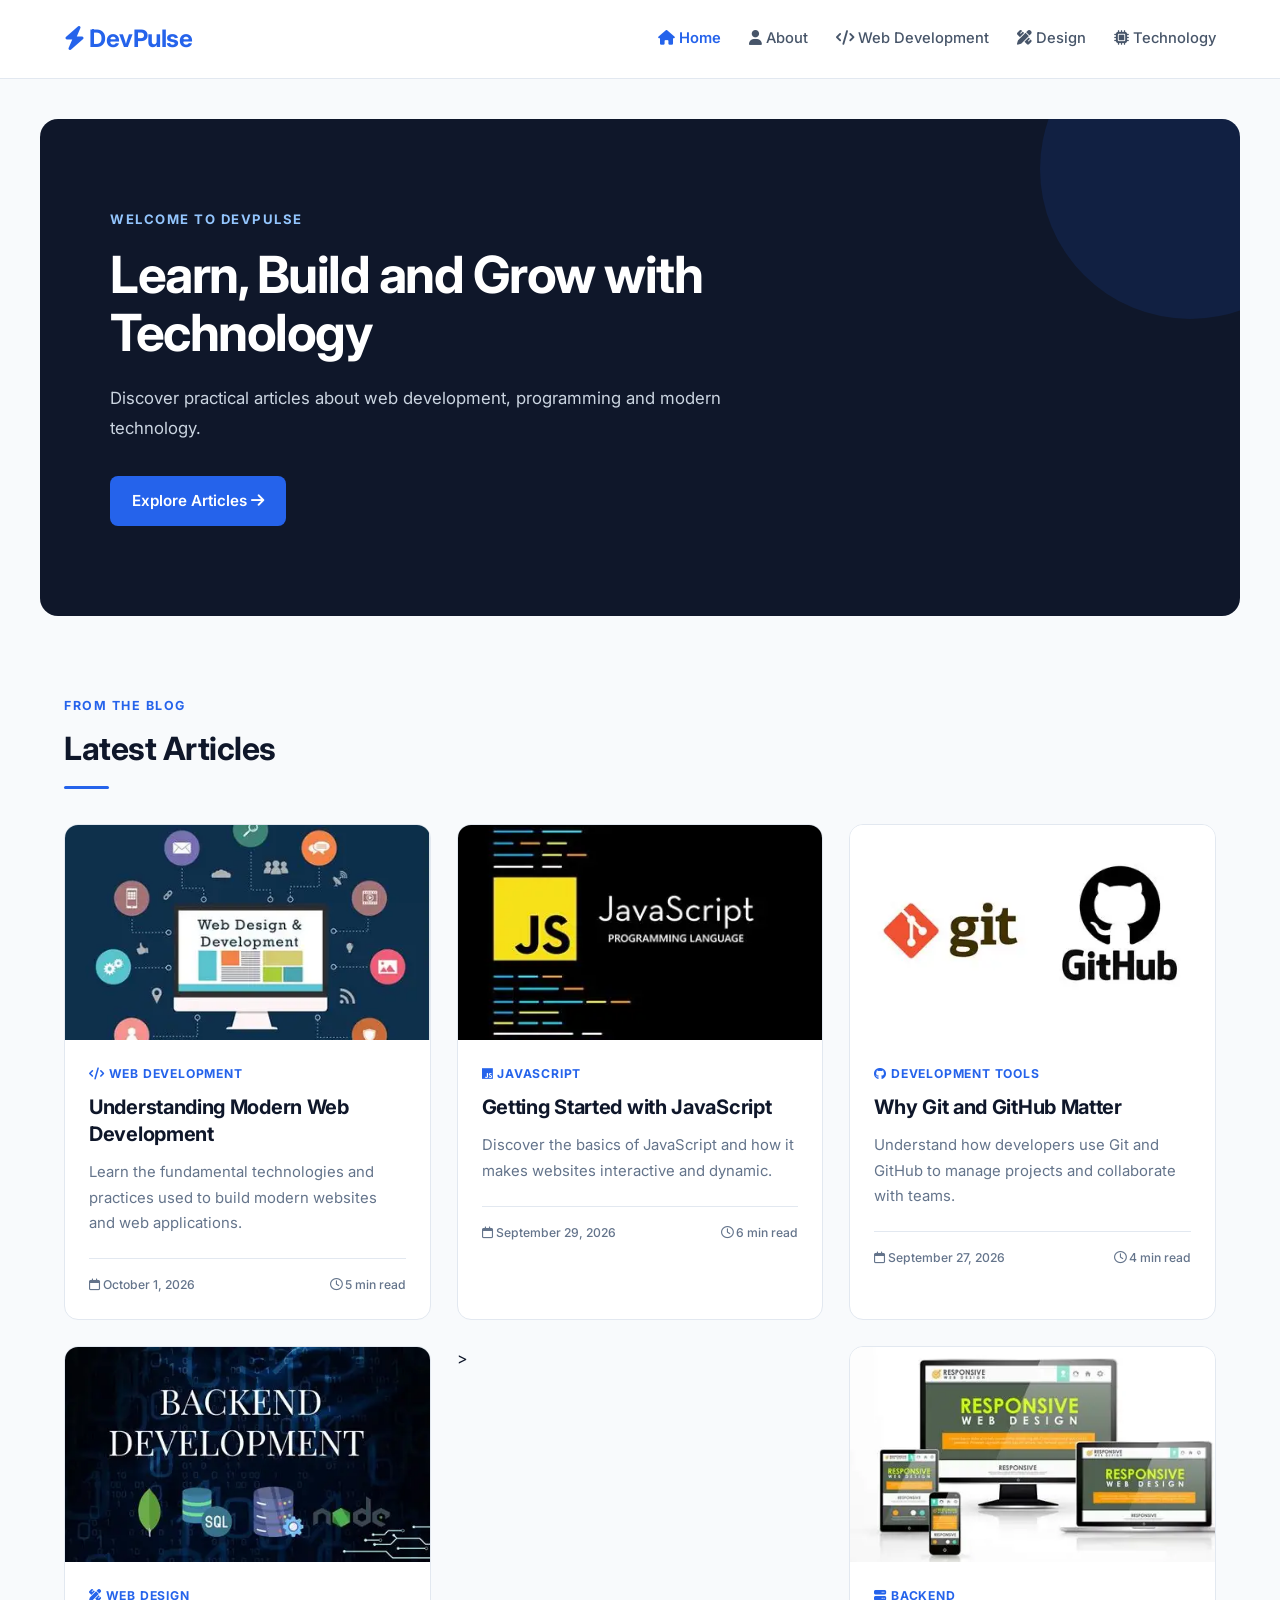
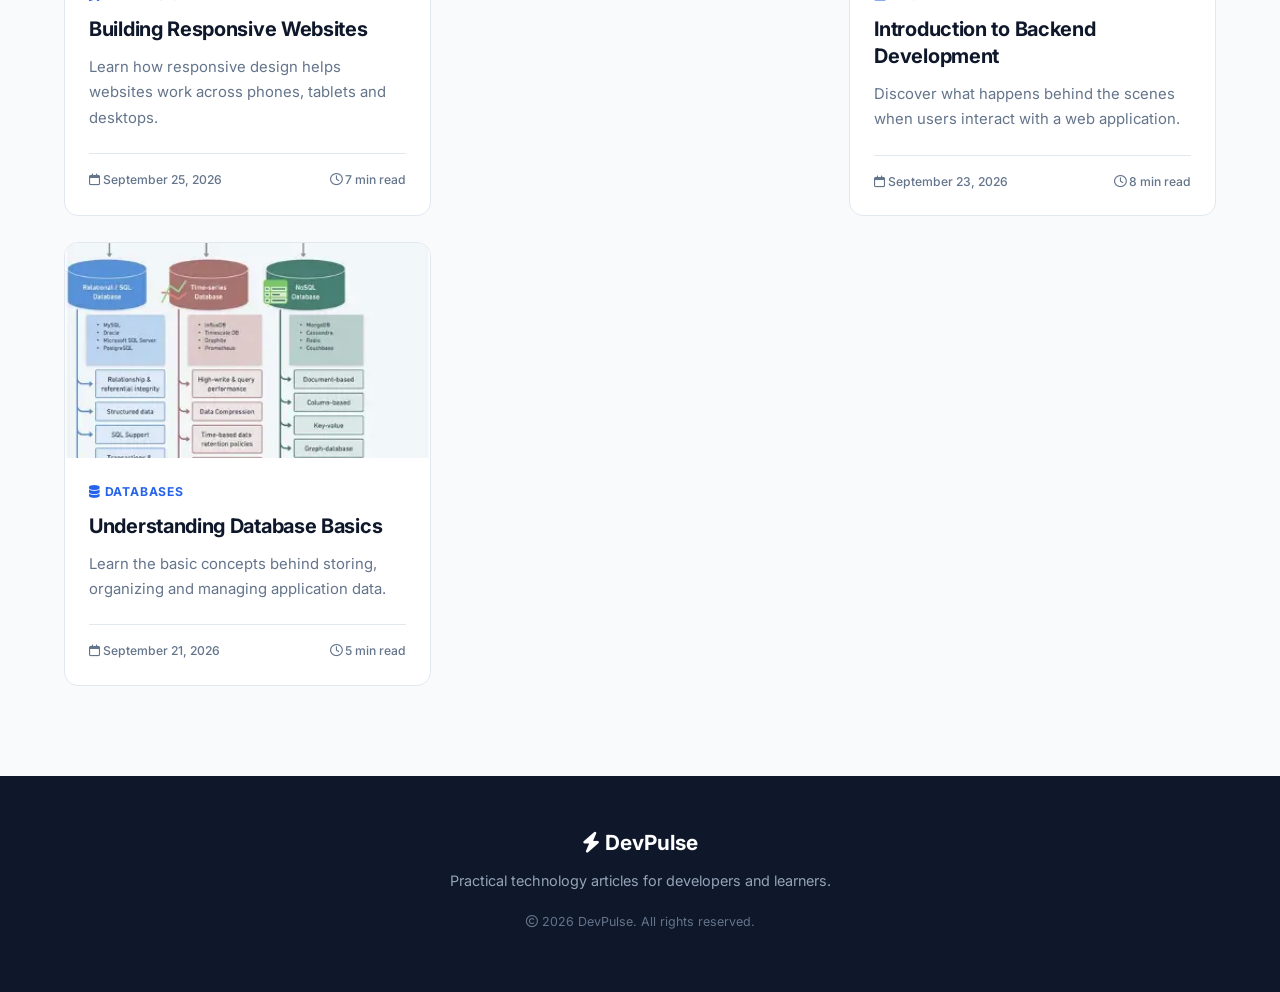
==== commit ec8d95d6: "added icons" ====
--- a/index.html
+++ b/index.html
@@ -13,33 +13,42 @@
     <link href="https://fonts.googleapis.com/css2?family=Inter:wght@400;500;600;700&display=swap" rel="stylesheet">
 
 
+    <link rel="stylesheet" href="https://cdnjs.cloudflare.com/ajax/libs/font-awesome/6.5.2/css/all.min.css">
+
     <link rel="stylesheet" href="./style.css">
 </head>
 
 <body>
 
-
     <header class="site-header">
 
         <nav class="navbar">
 
             <a href="index.html" class="logo">
-                DevPulse
+                <i class="fa-solid fa-bolt"></i> DevPulse
             </a>
 
             <div class="nav-links">
 
-                <a href="index.html" class="active">Home</a>
-
-                <a href="about.html">About</a>
-
-                <a href="web-development.html">Web Development</a>
-
-                <a href="design.html">Design</a>
-
-                <a href="technology.html">Technology</a>
-
-
+                <a href="index.html" class="active">
+                    <i class="fa-solid fa-house"></i> Home
+                </a>
+
+                <a href="about.html">
+                    <i class="fa-solid fa-user"></i> About
+                </a>
+
+                <a href="web-development.html">
+                    <i class="fa-solid fa-code"></i> Web Development
+                </a>
+
+                <a href="design.html">
+                    <i class="fa-solid fa-pen-ruler"></i> Design
+                </a>
+
+                <a href="technology.html">
+                    <i class="fa-solid fa-microchip"></i> Technology
+                </a>
 
             </div>
 
@@ -48,11 +57,7 @@
     </header>
 
 
-
-
     <main>
-
-
 
         <section class="hero">
 
@@ -72,13 +77,12 @@
 
                 <a href="#articles" class="hero-button">
                     Explore Articles
+                    <i class="fa-solid fa-arrow-right"></i>
                 </a>
 
             </div>
 
         </section>
-
-
 
 
         <section class="articles" id="articles">
@@ -98,8 +102,6 @@
             </div>
 
 
-
-
             <div class="article-grid">
 
 
@@ -118,7 +120,7 @@
                         <div class="article-content">
 
                             <p class="article-category">
-                                Web Development
+                                <i class="fa-solid fa-code"></i> Web Development
                             </p>
 
                             <h3>
@@ -132,10 +134,12 @@
                             <div class="article-meta">
 
                                 <span>
+                                    <i class="fa-regular fa-calendar"></i>
                                     October 1, 2026
                                 </span>
 
                                 <span>
+                                    <i class="fa-regular fa-clock"></i>
                                     5 min read
                                 </span>
 
@@ -163,7 +167,7 @@
                         <div class="article-content">
 
                             <p class="article-category">
-                                JavaScript
+                                <i class="fa-brands fa-js"></i> JavaScript
                             </p>
 
                             <h3>
@@ -177,10 +181,12 @@
                             <div class="article-meta">
 
                                 <span>
+                                    <i class="fa-regular fa-calendar"></i>
                                     September 29, 2026
                                 </span>
 
                                 <span>
+                                    <i class="fa-regular fa-clock"></i>
                                     6 min read
                                 </span>
 
@@ -208,7 +214,7 @@
                         <div class="article-content">
 
                             <p class="article-category">
-                                Development Tools
+                                <i class="fa-brands fa-github"></i> Development Tools
                             </p>
 
                             <h3>
@@ -222,10 +228,12 @@
                             <div class="article-meta">
 
                                 <span>
+                                    <i class="fa-regular fa-calendar"></i>
                                     September 27, 2026
                                 </span>
 
                                 <span>
+                                    <i class="fa-regular fa-clock"></i>
                                     4 min read
                                 </span>
 
@@ -253,7 +261,7 @@
                         <div class="article-content">
 
                             <p class="article-category">
-                                Web Design
+                                <i class="fa-solid fa-pen-ruler"></i> Web Design
                             </p>
 
                             <h3>
@@ -267,10 +275,12 @@
                             <div class="article-meta">
 
                                 <span>
+                                    <i class="fa-regular fa-calendar"></i>
                                     September 25, 2026
                                 </span>
 
                                 <span>
+                                    <i class="fa-regular fa-clock"></i>
                                     7 min read
                                 </span>
 
@@ -283,6 +293,7 @@
                 </a>
 
 
+                >
 
                 <a href="article.html?article=5" class="article-card-link">
 
@@ -297,7 +308,7 @@
                         <div class="article-content">
 
                             <p class="article-category">
-                                Backend
+                                <i class="fa-solid fa-server"></i> Backend
                             </p>
 
                             <h3>
@@ -311,10 +322,12 @@
                             <div class="article-meta">
 
                                 <span>
+                                    <i class="fa-regular fa-calendar"></i>
                                     September 23, 2026
                                 </span>
 
                                 <span>
+                                    <i class="fa-regular fa-clock"></i>
                                     8 min read
                                 </span>
 
@@ -327,7 +340,7 @@
                 </a>
 
 
-
+                <!-- Article 6 -->
 
                 <a href="article.html?article=6" class="article-card-link">
 
@@ -342,7 +355,7 @@
                         <div class="article-content">
 
                             <p class="article-category">
-                                Databases
+                                <i class="fa-solid fa-database"></i> Databases
                             </p>
 
                             <h3>
@@ -356,10 +369,12 @@
                             <div class="article-meta">
 
                                 <span>
+                                    <i class="fa-regular fa-calendar"></i>
                                     September 21, 2026
                                 </span>
 
                                 <span>
+                                    <i class="fa-regular fa-clock"></i>
                                     5 min read
                                 </span>
 
@@ -371,7 +386,6 @@
 
                 </a>
 
-
             </div>
 
         </section>
@@ -379,14 +393,12 @@
     </main>
 
 
-
-
     <footer class="site-footer">
 
         <div class="footer-content">
 
             <h3>
-                DevPulse
+                <i class="fa-solid fa-bolt"></i> DevPulse
             </h3>
 
             <p>
@@ -394,7 +406,7 @@
             </p>
 
             <p class="copyright">
-                © 2026 DevPulse. All rights reserved.
+                <i class="fa-regular fa-copyright"></i> 2026 DevPulse. All rights reserved.
             </p>
 
         </div>
--- a/style.css
+++ b/style.css
@@ -64,7 +64,7 @@
     color: #475569;
     font-size: 0.92rem;
     font-weight: 500;
-    transition: color 0.3s ease, background-color 0.3s ease;
+    transition: color 0.3s ease;
 }
 
 .nav-links a:hover {
@@ -185,7 +185,15 @@
     gap: 26px;
 }
 
+.article-card-link {
+    display: block;
+    color: inherit;
+    text-decoration: none;
+    cursor: pointer;
+}
+
 .article-card {
+    height: 100%;
     background-color: #ffffff;
     border: 1px solid #e2e8f0;
     border-radius: 14px;
@@ -193,7 +201,7 @@
     transition: transform 0.3s ease, box-shadow 0.3s ease, border-color 0.3s ease;
 }
 
-.article-card:hover {
+.article-card-link:hover .article-card {
     transform: translateY(-7px);
     border-color: #cbd5e1;
     box-shadow: 0 18px 40px rgba(15, 23, 42, 0.10);
@@ -212,7 +220,7 @@
     transition: transform 0.4s ease;
 }
 
-.article-card:hover .article-image img {
+.article-card-link:hover .article-image img {
     transform: scale(1.04);
 }
 
@@ -257,6 +265,121 @@
     font-weight: 500;
 }
 
+.full-article {
+    max-width: 900px;
+    margin: 70px auto 100px;
+    padding: 0 24px;
+}
+
+.article-header {
+    max-width: 800px;
+    margin: 0 auto 40px;
+    text-align: center;
+}
+
+.article-header .article-category {
+    margin-bottom: 16px;
+    color: #2563eb;
+    font-size: 0.82rem;
+    font-weight: 700;
+    text-transform: uppercase;
+    letter-spacing: 1.5px;
+}
+
+.article-header h1 {
+    margin-bottom: 24px;
+    color: #0f172a;
+    font-size: 3.2rem;
+    font-weight: 700;
+    line-height: 1.15;
+    letter-spacing: -1.5px;
+}
+
+.article-header .article-meta {
+    max-width: 430px;
+    margin: 0 auto;
+    padding-top: 16px;
+    border-top: 1px solid #e2e8f0;
+    display: flex;
+    justify-content: center;
+    align-items: center;
+    gap: 28px;
+    color: #64748b;
+    font-size: 0.85rem;
+    font-weight: 500;
+}
+
+.full-article-image {
+    width: 100%;
+    height: 480px;
+    margin-bottom: 50px;
+    overflow: hidden;
+    border-radius: 18px;
+    background-color: #e2e8f0;
+}
+
+.full-article-image img {
+    width: 100%;
+    height: 100%;
+    object-fit: cover;
+}
+
+.article-body {
+    max-width: 760px;
+    margin: 0 auto;
+    color: #334155;
+    font-size: 1.05rem;
+    line-height: 1.9;
+}
+
+
+/* Paragraphs */
+
+.article-body p {
+    margin-bottom: 25px;
+}
+
+
+/* Headings */
+
+.article-body h2 {
+    margin-top: 45px;
+    margin-bottom: 18px;
+    color: #0f172a;
+    font-size: 1.65rem;
+    font-weight: 700;
+    line-height: 1.3;
+    letter-spacing: -0.4px;
+}
+
+.article-body p:first-child {
+    color: #475569;
+    font-size: 1.12rem;
+}
+
+.article-body a {
+    color: #2563eb;
+    font-weight: 600;
+}
+
+.article-body a:hover {
+    color: #1d4ed8;
+    text-decoration: underline;
+}
+
+.article-body ul,
+.article-body ol {
+    margin: 0 0 25px 25px;
+}
+
+.article-body li {
+    margin-bottom: 10px;
+}
+
+.article-button {
+    margin-top: 45px;
+}
+
 .site-footer {
     margin-top: 90px;
     padding: 50px 24px;
@@ -311,10 +434,18 @@
     .article-grid {
         grid-template-columns: repeat(2, 1fr);
     }
+    .full-article {
+        margin-top: 55px;
+    }
+    .article-header h1 {
+        font-size: 2.7rem;
+    }
+    .full-article-image {
+        height: 400px;
+    }
 }
 
 @media (max-width: 650px) {
-    /* Navbar */
     .site-header {
         position: static;
     }
@@ -332,7 +463,6 @@
     .nav-links a {
         font-size: 0.82rem;
     }
-    /* Hero */
     .hero {
         margin: 20px 16px 0;
         padding: 55px 25px;
@@ -349,7 +479,6 @@
     .hero-button {
         padding: 12px 18px;
     }
-    /* Articles */
     .articles {
         margin: 60px auto;
         padding: 0 16px;
@@ -361,12 +490,55 @@
         grid-template-columns: 1fr;
         gap: 20px;
     }
-    /* Cards */
     .article-image {
         height: 220px;
     }
     .article-content {
         padding: 21px;
+    }
+    .full-article {
+        margin: 45px auto 70px;
+        padding: 0 18px;
+    }
+    .article-header {
+        margin-bottom: 30px;
+    }
+    .article-header .article-category {
+        font-size: 0.72rem;
+        letter-spacing: 1.2px;
+    }
+    .article-header h1 {
+        margin-bottom: 20px;
+        font-size: 2.15rem;
+        line-height: 1.2;
+        letter-spacing: -0.8px;
+    }
+    .article-header .article-meta {
+        gap: 18px;
+        font-size: 0.76rem;
+    }
+    .full-article-image {
+        height: 260px;
+        margin-bottom: 35px;
+        border-radius: 12px;
+    }
+    .article-body {
+        font-size: 0.98rem;
+        line-height: 1.8;
+    }
+    .article-body p {
+        margin-bottom: 22px;
+    }
+    .article-body p:first-child {
+        font-size: 1.02rem;
+    }
+    .article-body h2 {
+        margin-top: 35px;
+        margin-bottom: 15px;
+        font-size: 1.4rem;
+    }
+    .article-button {
+        margin-top: 35px;
     }
 }
 
@@ -389,4 +561,24 @@
     .article-meta {
         font-size: 0.7rem;
     }
+    .full-article {
+        padding: 0 15px;
+    }
+    .article-header h1 {
+        font-size: 1.8rem;
+    }
+    .article-header .article-meta {
+        flex-direction: column;
+        gap: 6px;
+    }
+    .full-article-image {
+        height: 210px;
+        border-radius: 10px;
+    }
+    .article-body {
+        font-size: 0.94rem;
+    }
+    .article-body h2 {
+        font-size: 1.3rem;
+    }
 }
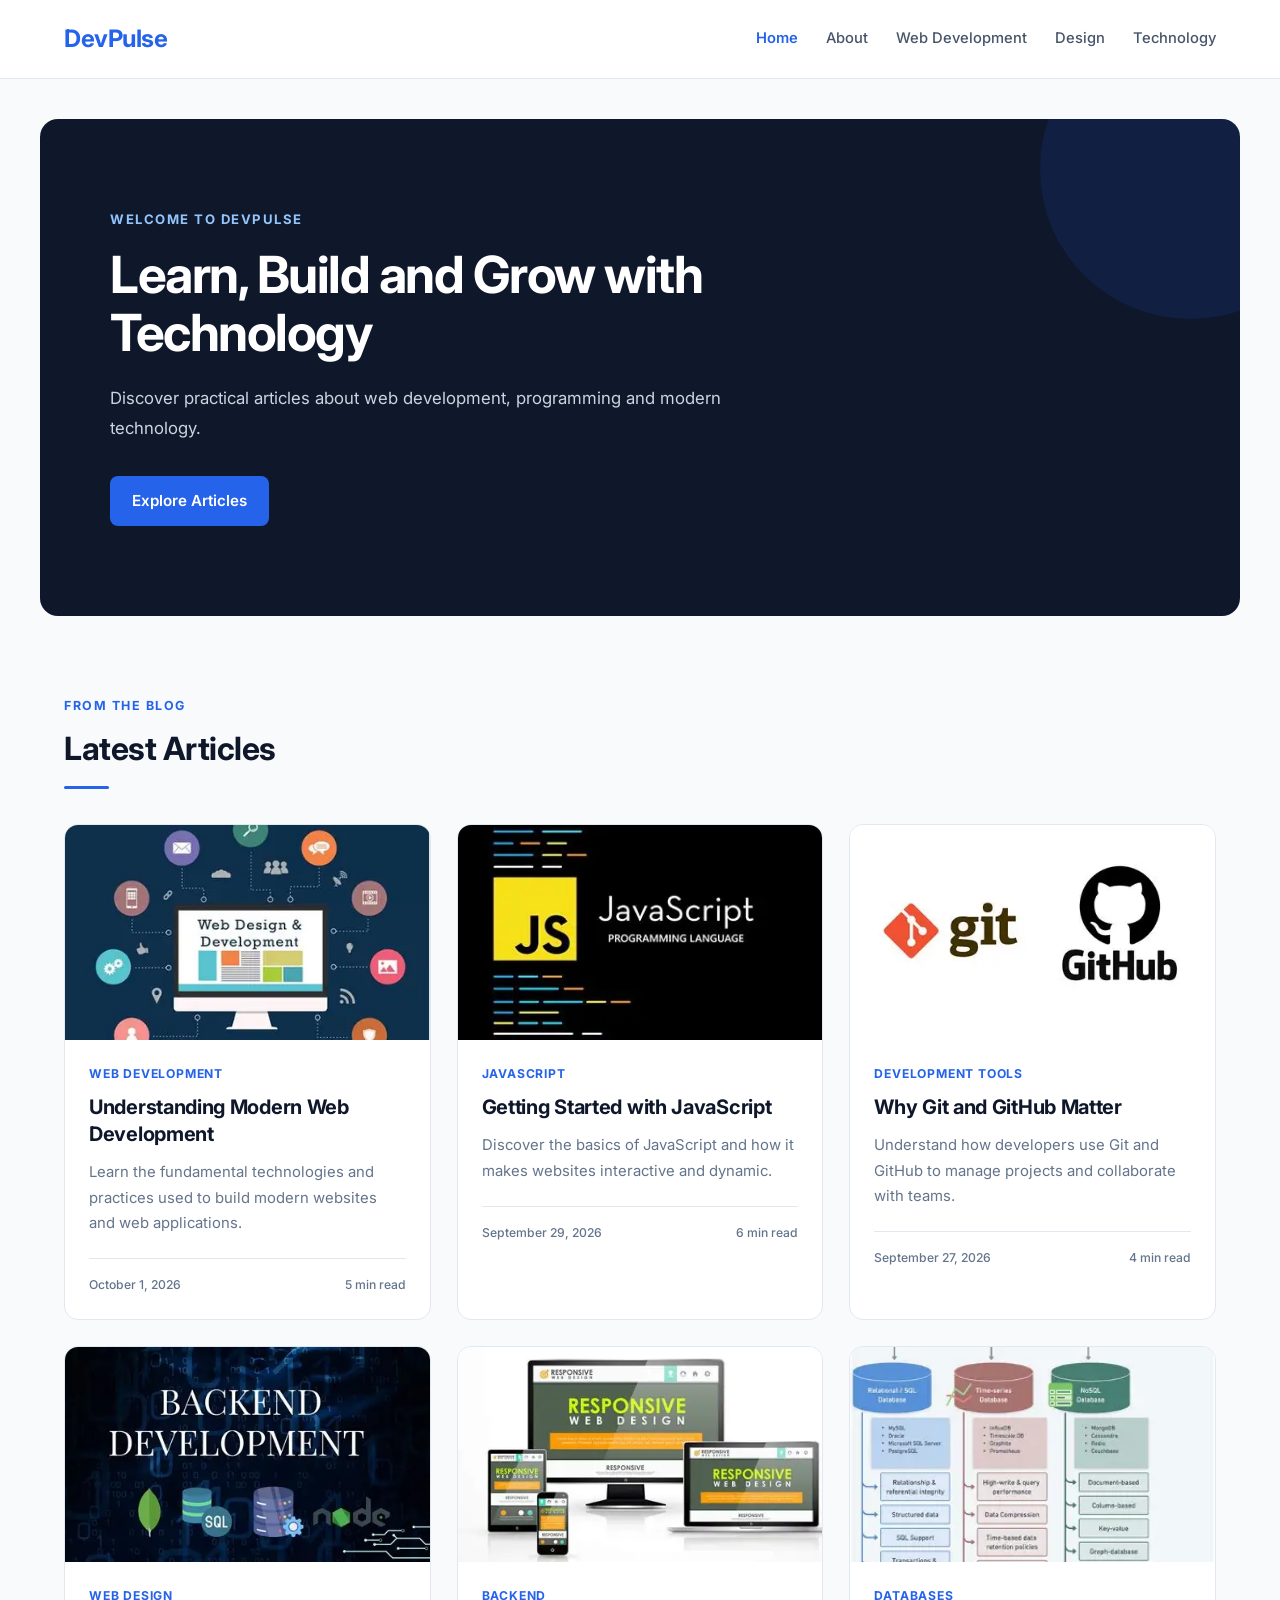
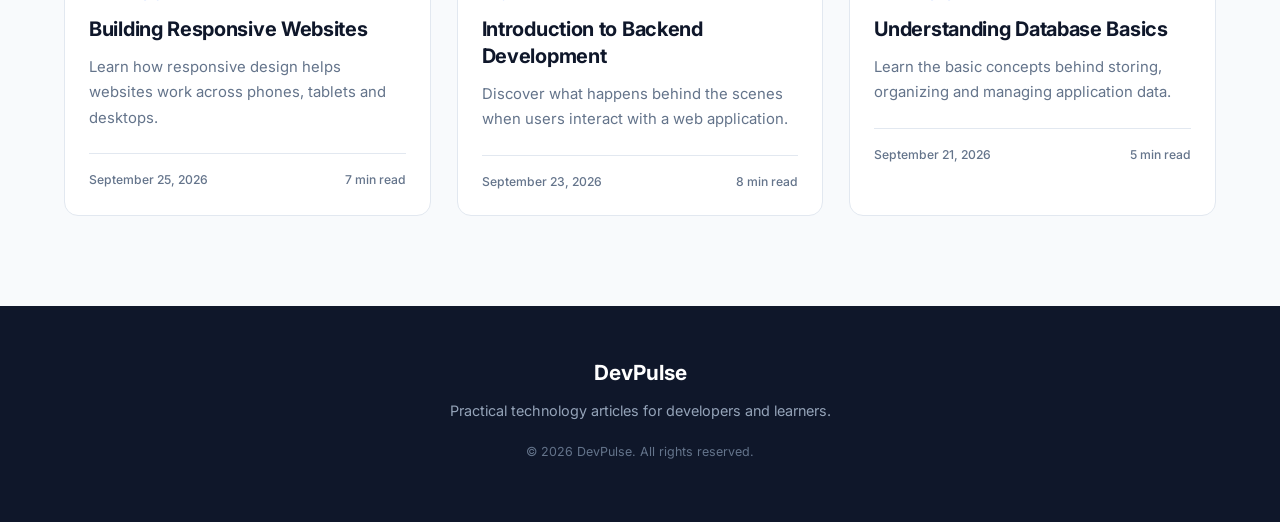
==== commit 7f06160f: "soving problem comes if we try to add icons" ====
--- a/index.html
+++ b/index.html
@@ -13,42 +13,33 @@
     <link href="https://fonts.googleapis.com/css2?family=Inter:wght@400;500;600;700&display=swap" rel="stylesheet">
 
 
-    <link rel="stylesheet" href="https://cdnjs.cloudflare.com/ajax/libs/font-awesome/6.5.2/css/all.min.css">
-
     <link rel="stylesheet" href="./style.css">
 </head>
 
 <body>
 
+
     <header class="site-header">
 
         <nav class="navbar">
 
             <a href="index.html" class="logo">
-                <i class="fa-solid fa-bolt"></i> DevPulse
+                DevPulse
             </a>
 
             <div class="nav-links">
 
-                <a href="index.html" class="active">
-                    <i class="fa-solid fa-house"></i> Home
-                </a>
-
-                <a href="about.html">
-                    <i class="fa-solid fa-user"></i> About
-                </a>
-
-                <a href="web-development.html">
-                    <i class="fa-solid fa-code"></i> Web Development
-                </a>
-
-                <a href="design.html">
-                    <i class="fa-solid fa-pen-ruler"></i> Design
-                </a>
-
-                <a href="technology.html">
-                    <i class="fa-solid fa-microchip"></i> Technology
-                </a>
+                <a href="index.html" class="active">Home</a>
+
+                <a href="about.html">About</a>
+
+                <a href="web-development.html">Web Development</a>
+
+                <a href="design.html">Design</a>
+
+                <a href="technology.html">Technology</a>
+
+
 
             </div>
 
@@ -57,7 +48,11 @@
     </header>
 
 
+
+
     <main>
+
+
 
         <section class="hero">
 
@@ -77,12 +72,13 @@
 
                 <a href="#articles" class="hero-button">
                     Explore Articles
-                    <i class="fa-solid fa-arrow-right"></i>
                 </a>
 
             </div>
 
         </section>
+
+
 
 
         <section class="articles" id="articles">
@@ -102,6 +98,8 @@
             </div>
 
 
+
+
             <div class="article-grid">
 
 
@@ -120,7 +118,7 @@
                         <div class="article-content">
 
                             <p class="article-category">
-                                <i class="fa-solid fa-code"></i> Web Development
+                                Web Development
                             </p>
 
                             <h3>
@@ -134,12 +132,10 @@
                             <div class="article-meta">
 
                                 <span>
-                                    <i class="fa-regular fa-calendar"></i>
                                     October 1, 2026
                                 </span>
 
                                 <span>
-                                    <i class="fa-regular fa-clock"></i>
                                     5 min read
                                 </span>
 
@@ -167,7 +163,7 @@
                         <div class="article-content">
 
                             <p class="article-category">
-                                <i class="fa-brands fa-js"></i> JavaScript
+                                JavaScript
                             </p>
 
                             <h3>
@@ -181,12 +177,10 @@
                             <div class="article-meta">
 
                                 <span>
-                                    <i class="fa-regular fa-calendar"></i>
                                     September 29, 2026
                                 </span>
 
                                 <span>
-                                    <i class="fa-regular fa-clock"></i>
                                     6 min read
                                 </span>
 
@@ -214,7 +208,7 @@
                         <div class="article-content">
 
                             <p class="article-category">
-                                <i class="fa-brands fa-github"></i> Development Tools
+                                Development Tools
                             </p>
 
                             <h3>
@@ -228,12 +222,10 @@
                             <div class="article-meta">
 
                                 <span>
-                                    <i class="fa-regular fa-calendar"></i>
                                     September 27, 2026
                                 </span>
 
                                 <span>
-                                    <i class="fa-regular fa-clock"></i>
                                     4 min read
                                 </span>
 
@@ -261,7 +253,7 @@
                         <div class="article-content">
 
                             <p class="article-category">
-                                <i class="fa-solid fa-pen-ruler"></i> Web Design
+                                Web Design
                             </p>
 
                             <h3>
@@ -275,12 +267,10 @@
                             <div class="article-meta">
 
                                 <span>
-                                    <i class="fa-regular fa-calendar"></i>
                                     September 25, 2026
                                 </span>
 
                                 <span>
-                                    <i class="fa-regular fa-clock"></i>
                                     7 min read
                                 </span>
 
@@ -293,7 +283,6 @@
                 </a>
 
 
-                >
 
                 <a href="article.html?article=5" class="article-card-link">
 
@@ -308,7 +297,7 @@
                         <div class="article-content">
 
                             <p class="article-category">
-                                <i class="fa-solid fa-server"></i> Backend
+                                Backend
                             </p>
 
                             <h3>
@@ -322,12 +311,10 @@
                             <div class="article-meta">
 
                                 <span>
-                                    <i class="fa-regular fa-calendar"></i>
                                     September 23, 2026
                                 </span>
 
                                 <span>
-                                    <i class="fa-regular fa-clock"></i>
                                     8 min read
                                 </span>
 
@@ -340,7 +327,7 @@
                 </a>
 
 
-                <!-- Article 6 -->
+
 
                 <a href="article.html?article=6" class="article-card-link">
 
@@ -355,7 +342,7 @@
                         <div class="article-content">
 
                             <p class="article-category">
-                                <i class="fa-solid fa-database"></i> Databases
+                                Databases
                             </p>
 
                             <h3>
@@ -369,12 +356,10 @@
                             <div class="article-meta">
 
                                 <span>
-                                    <i class="fa-regular fa-calendar"></i>
                                     September 21, 2026
                                 </span>
 
                                 <span>
-                                    <i class="fa-regular fa-clock"></i>
                                     5 min read
                                 </span>
 
@@ -386,6 +371,7 @@
 
                 </a>
 
+
             </div>
 
         </section>
@@ -393,12 +379,14 @@
     </main>
 
 
+
+
     <footer class="site-footer">
 
         <div class="footer-content">
 
             <h3>
-                <i class="fa-solid fa-bolt"></i> DevPulse
+                DevPulse
             </h3>
 
             <p>
@@ -406,7 +394,7 @@
             </p>
 
             <p class="copyright">
-                <i class="fa-regular fa-copyright"></i> 2026 DevPulse. All rights reserved.
+                © 2026 DevPulse. All rights reserved.
             </p>
 
         </div>
